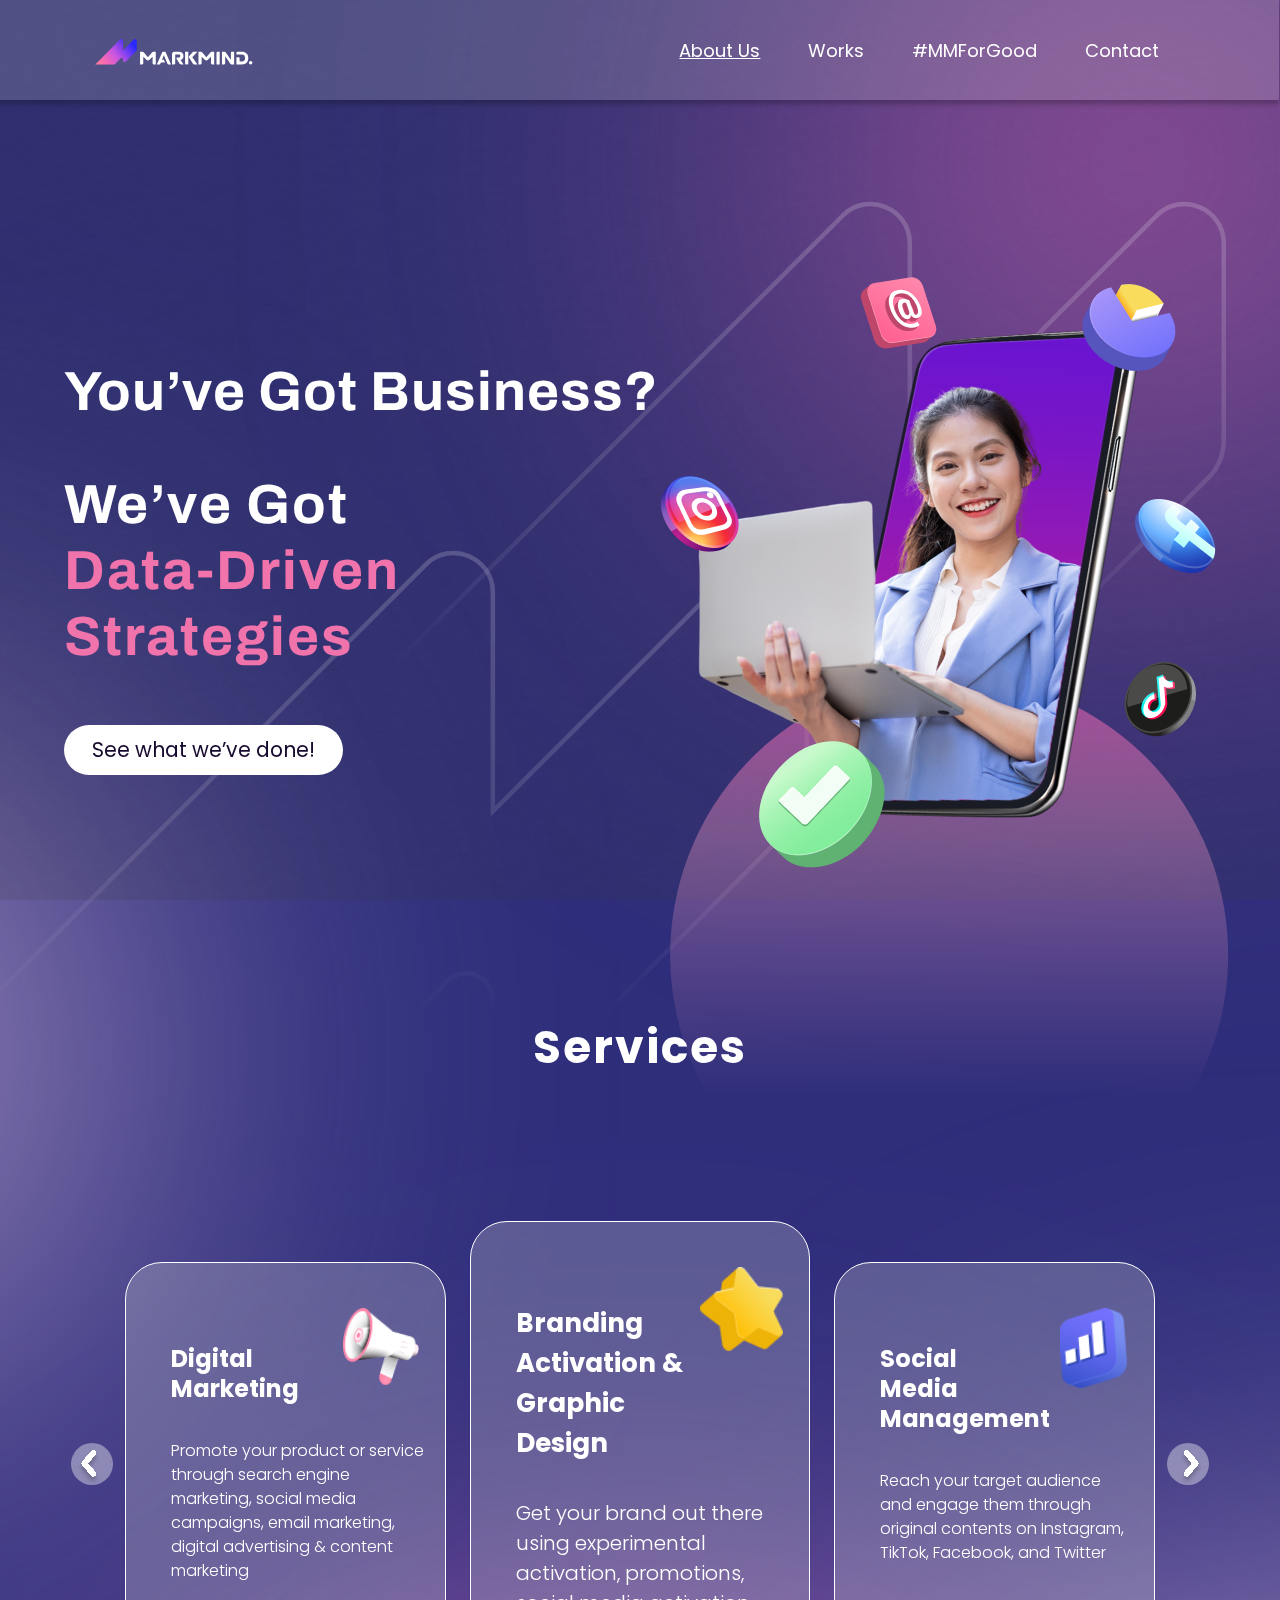
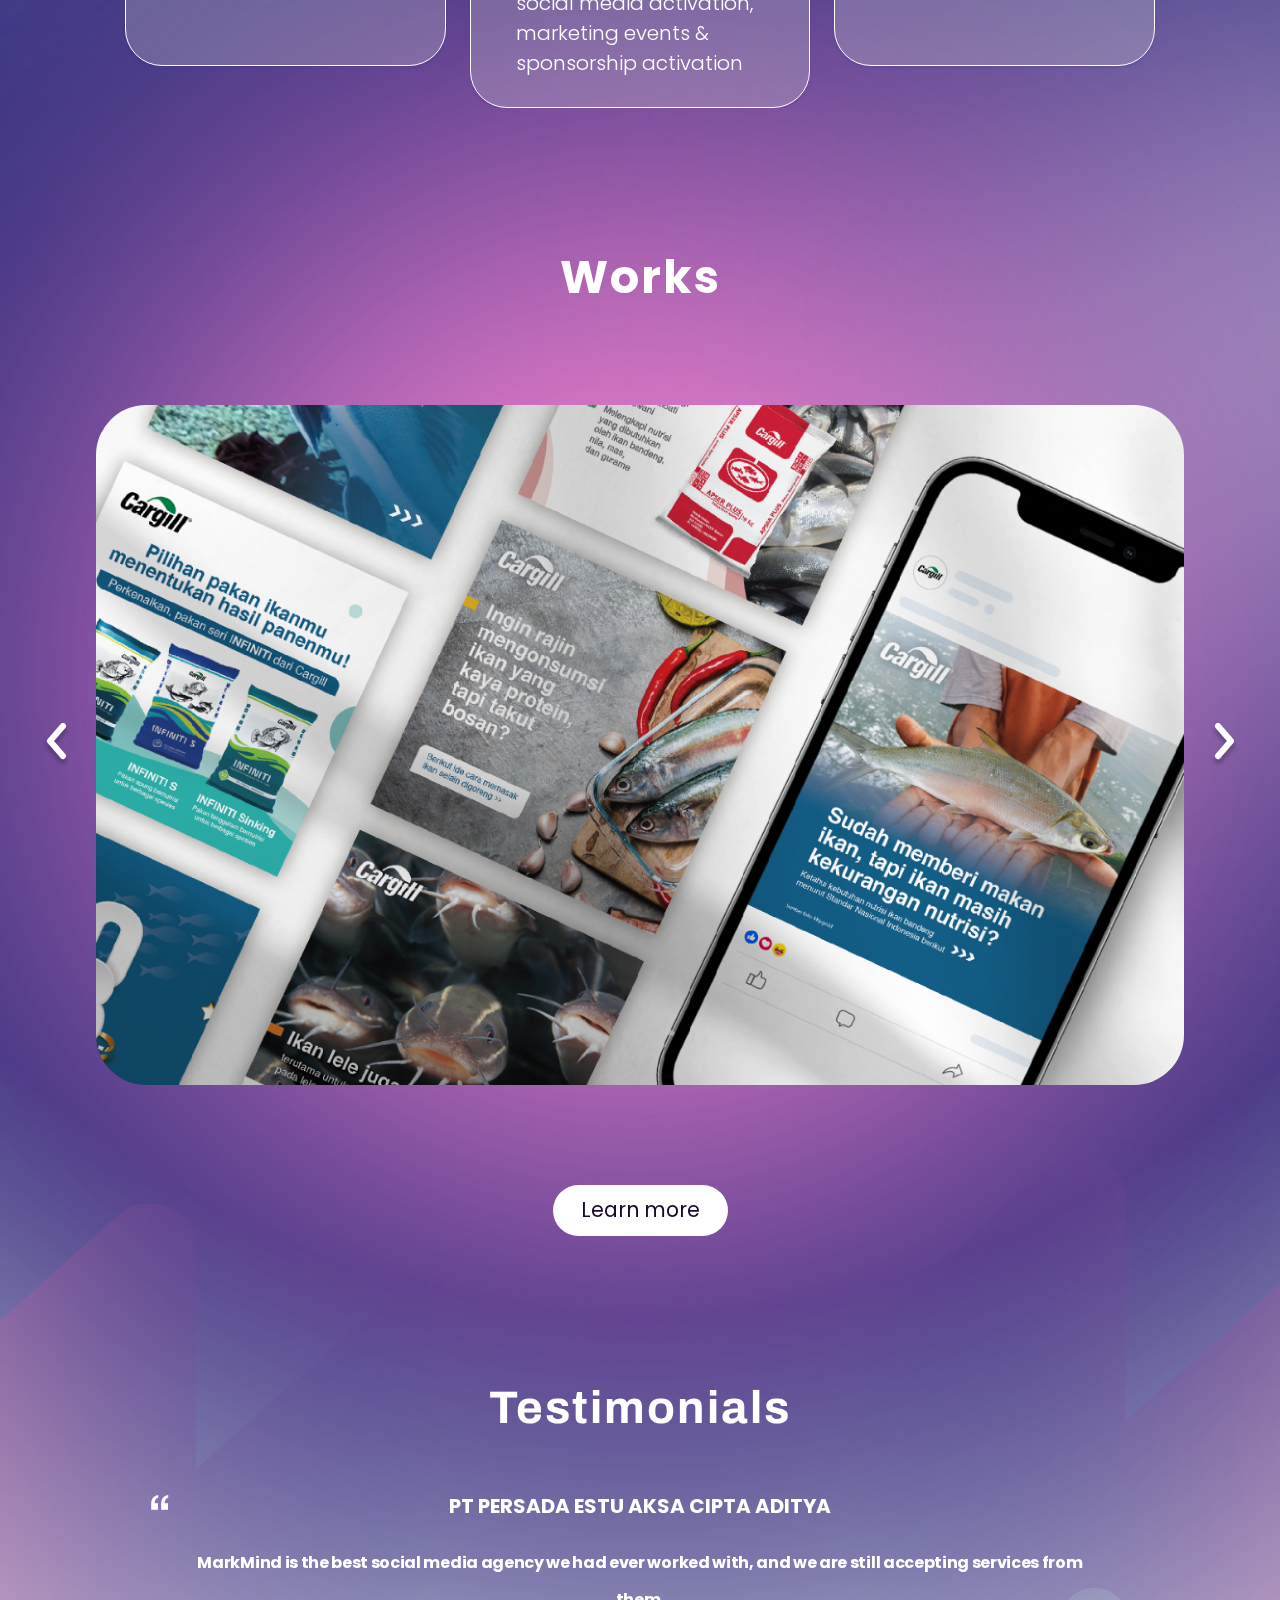
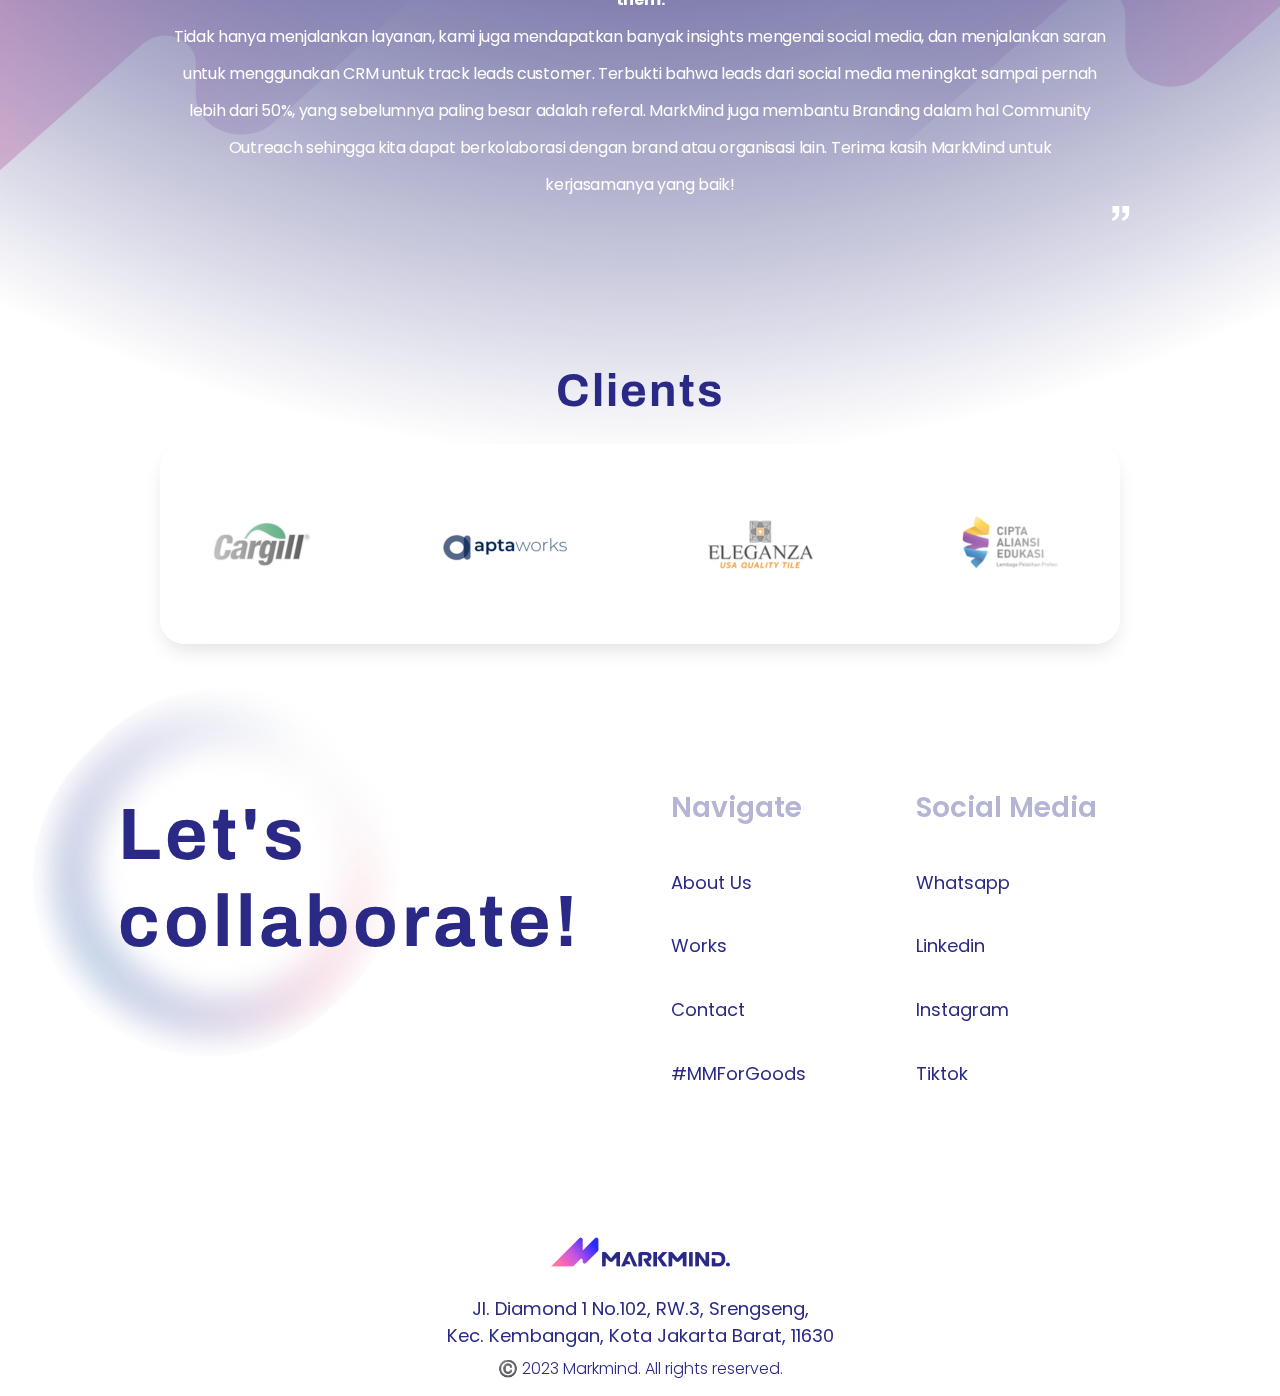
==== index.html @ 30f50bf9 "initial commit" ====
<!DOCTYPE html>
<html lang="en">

<head>
  <meta charset="utf-8" />
  <meta name="viewport" content="width=device-width, initial-scale=1" />
  <title>Markmind</title>
  <link href="https://cdn.jsdelivr.net/npm/bootstrap@5.3.0-alpha2/dist/css/bootstrap.min.css" rel="stylesheet" />
  <link href='https://fonts.googleapis.com/css?family=Archivo' rel='stylesheet'>
  <link href='https://fonts.googleapis.com/css?family=Poppins' rel='stylesheet'>
  <link rel="stylesheet" href="css/background.css">
  <link rel="stylesheet" href="css/carousel.css">
  <link rel="stylesheet" href="css/main.css">
  <link rel="stylesheet" href="css/homepage.css">
</head>

<body>
  <button class="navbar-toggler mobile" type="button" aria-expanded="false" id="navbar-toggler" id="navbar-toggler">
    <span class="navbar-toggler-icon"></span>
  </button>
  <span class="navbar-toggler-icon bg-navbar-icon mobile"></span>
  <div class="blur-nav mobile" id="blurNavbar">
    <div class="blur-nav-items">
      <ul class="navbar-nav ms-auto mb-2 mb-lg-0">
        <li class="nav-item">
          <a class="nav-link" href="./index.html"><u>About Us</u></a>
        </li>
        <li class="nav-item">
          <a class="nav-link" href="./works.html">Works</a>
        </li>
        <li class="nav-item">
          <a class="nav-link" href="./mmforgood.html">#MMForGood</a>
        </li>
        <li class="nav-item">
          <a class="nav-link" href="./contactus.html">Contact</a>
        </li>
      </ul>
    </div>
  </div>
  <nav class="navbar navbar-expand-lg bg-navbar pt-3  header">
    <div class="container">
      <a class="navbar-brand" href="./index.html"><img src="assets/title.svg" alt="Markmind" /></a>
      <div class="collapse navbar-collapse" id="navbarSupportedContent">
        <ul class="navbar-nav ms-auto mb-2 mb-lg-0">
          <li class="nav-item">
            <a class="nav-link" href="./index.html"><u>About Us</u></a>
          </li>
          <li class="nav-item">
            <a class="nav-link" href="./works.html">Works</a>
          </li>
          <li class="nav-item">
            <a class="nav-link" href="./mmforgood.html">#MMForGood</a>
          </li>
          <li class="nav-item">
            <a class="nav-link" href="./contactus.html">Contact</a>
          </li>
        </ul>
      </div>
    </div>
  </nav>
  <div class="background main-bg" id="homepage-bg">
    <div class="main-bg" id="elipse1"></div>
    <div class="main-bg" id="elipse2"></div>
    <div class="main-bg" id="elipse3"></div>
    <div class="main-bg" id="elipse4"></div>
    <div class="main-bg" id="elipse5"></div>
    <div class="main-bg" id="elipse6"></div>
    <div class="main-bg" id="grain"><img src="./assets/grain-bg.png" alt=""></div>
  </div>
  <div class="blnkspace"></div>
  <div class="container-1">
    <img id="mmlogo1" src="./assets/mm-logo.svg" alt="">
    <img id="mmlogo2" src="./assets/mm-logo.svg" alt="">
    <div class="container-1-content">
      <div class="container-1-left">
        <h1 id="gotBusiness">You’ve Got Business?</h1>
        <h1 id="weGot">We’ve Got</h1>
        <h1 id="content-1">Marketing Minds!</h1>
        <a class="works-btn poppins" href="./works.html"><button>See what we’ve done!</button></a>
      </div>
      <div class="container-1-right">
        <img src="./assets/homepage_1.png" alt="">
        <div id="circle-1"></div>
      </div>
    </div>
  </div>
  <div class="container-2">
    <div class="container-2-content poppins">
      <h1>Services</h1>
      <div class="container-2-services">
        <button class="nav-btn" id="prev-btn"></button>
        <div class="container-2-cards">
          <div id="card1" class="card left">
            <img src="./assets/homepagecontent_1.png" alt="">
            <h2>Digital <br>Marketing</h2>
            <p>Promote your product or service through search
              engine marketing, social media campaigns, email marketing, digital advertising & content marketing</p>
          </div>
          <div id="card2" class="card active">
            <img src="./assets/homepagecontent_2.png" alt="">
            <h2>Branding <br>Activation & <br>Graphic Design</h2>
            <p>Get your brand out there using experimental activation, promotions, social media activation, marketing
              events & sponsorship activation</p>
          </div>
          <div id="card3" class="card right">
            <img src="./assets/homepagecontent_3.png" alt="">
            <h2>Social <br>Media <br>Management</h2>
            <p>Reach your target audience and engage them through original contents on Instagram, TikTok, Facebook, and
              Twitter</p>
          </div>
          <div id="card4" class="card">
            <img src="./assets/homepagecontent_4.png" alt="">
            <h2>Influencer <br>& KOL <br>Management</h2>
            <p>From influencer outreach to content creation, connect with the right representatives for your marketing
              campaign</p>
          </div>
          <div id="card5" class="card">
            <img src="./assets/homepagecontent_5.png" alt="">
            <h2>Photo & Video <br>Production</h2>
            <p>Get your message across with outstanding visuals that separate your brand apart from its competitors</p>
          </div>
          <div id="card6" class="card">
            <img src="./assets/homepagecontent_6.png" alt="">
            <h2>Website <br>Design & <br>Development</h2>
            <p>Promote your business 24/7 with optimized UI/UX design and SEO principles that are consistent with your
              brand identity</p>
          </div>
        </div>
        <button class="nav-btn" id="next-btn"></button>
      </div>
      <div class="nav-btn">
      </div>
    </div>
  </div>
  <div class="container-3">
    <div class="container-3-content poppins">
      <h1>Works</h1>
      <div class="container-3-works">
        <button class="nav-btn v-nav" id="v-prev-btn"></button>
        <img id="works-img" src="./assets/workcontent_3.1.png" alt="">
        <img id="works-img" src="./assets/workcontent_2.1.png" alt="" class="mobile">
        <img id="works-img" src="./assets/workcontent_5.1.png" alt="" class="mobile">
        <button class="nav-btn v-nav" id="v-next-btn"></button>
      </div>
      <a class="works-btn poppins" href="./works.html"><button id="learn-more">Learn more</button></a>
    </div>
  </div>
  <div class="container-4">
    <div class="d-flex flex-column align-items-center">
      <h1>Testimonials</h1>
      <div class="d-flex align-items-center justify-content-center">
        <button class="nav-btn" id="prev-btn"></button>
        <div class="d-flex flex-column align-items-center text-center container-4-testi poppins">
          <div class="quotation-mark archivo" id="q-left">“</div>
          <div class="quotation-mark archivo" id="q-right">”</div>
          <h2>PT PERSADA ESTU AKSA CIPTA ADITYA</h2>
          <p><b>MarkMind is the best social media agency we had ever worked with, and we are still accepting services
              from
              them.</b><br>
            Tidak hanya menjalankan layanan, kami juga mendapatkan banyak insights mengenai social media, dan
            menjalankan saran untuk menggunakan CRM untuk track leads customer. Terbukti bahwa leads dari social
            media
            meningkat sampai pernah lebih dari 50%, yang sebelumnya paling besar adalah referal. MarkMind juga
            membantu
            Branding dalam hal Community Outreach sehingga kita dapat berkolaborasi dengan brand atau organisasi
            lain.
            Terima kasih MarkMind untuk kerjasamanya yang baik!</p>
        </div>
        <button class="nav-btn" id="next-btn"></button>
      </div>
    </div>
  </div>
  <div class="container-5 desktop">
    <div class="container-5-content">
      <h1>Clients</h1>
      <div class="slider">
        <div class="slide-track">
          <div class="slide">
            <img draggable="false" src="./assets/cargill.png" alt="">
          </div>
          <div class="slide">
            <img draggable="false" src="./assets/apta.png" alt="">
          </div>
          <div class="slide">
            <img draggable="false" src="./assets/eleganza.png" alt="">
          </div>
          <div class="slide">
            <img draggable="false" src="./assets/cae.png" alt="">
          </div>
          <div class="slide">
            <img draggable="false" src="./assets/fpci.png" alt="">
          </div>
          <div class="slide">
            <img draggable="false" src="./assets/bentara.png" alt="">
          </div>
          <div class="slide">
            <img draggable="false" src="./assets/caep.png" alt="">
          </div>
          <div class="slide">
            <img draggable="false" src="./assets/boxbread.png" alt="">
          </div>
          <div class="slide">
            <img draggable="false" src="./assets/dabao.png" alt="">
          </div>
          <div class="slide">
            <img draggable="false" src="./assets/shining star.png" alt="">
          </div>
          <div class="slide">
            <img draggable="false" src="./assets/imhvc.png" alt="">
          </div>
          <div class="slide">
            <img draggable="false" src="./assets/peace.png" alt="">
          </div>
          <div class="slide">
            <img draggable="false" src="./assets/kenmaster.png" alt="">
          </div>
          <div class="slide">
            <img draggable="false" src="./assets/tsc.png" alt="">
          </div>
          <div class="slide">
            <img draggable="false" src="./assets/yipabk.png" alt="">
          </div>
          <div class="slide">
            <img draggable="false" src="./assets/cargill.png" alt="">
          </div>
          <div class="slide">
            <img draggable="false" src="./assets/apta.png" alt="">
          </div>
          <div class="slide">
            <img draggable="false" src="./assets/eleganza.png" alt="">
          </div>
          <div class="slide">
            <img draggable="false" src="./assets/cae.png" alt="">
          </div>
          <div class="slide">
            <img draggable="false" src="./assets/fpci.png" alt="">
          </div>
          <div class="slide">
            <img draggable="false" src="./assets/bentara.png" alt="">
          </div>
          <div class="slide">
            <img draggable="false" src="./assets/caep.png" alt="">
          </div>
          <div class="slide">
            <img draggable="false" src="./assets/boxbread.png" alt="">
          </div>
          <div class="slide">
            <img draggable="false" src="./assets/dabao.png" alt="">
          </div>
          <div class="slide">
            <img draggable="false" src="./assets/shining star.png" alt="">
          </div>
          <div class="slide">
            <img draggable="false" src="./assets/imhvc.png" alt="">
          </div>
          <div class="slide">
            <img draggable="false" src="./assets/peace.png" alt="">
          </div>
          <div class="slide">
            <img draggable="false" src="./assets/kenmaster.png" alt="">
          </div>
          <div class="slide">
            <img draggable="false" src="./assets/tsc.png" alt="">
          </div>
          <div class="slide">
            <img draggable="false" src="./assets/yipabk.png" alt="">
          </div>
        </div>
      </div>
    </div>
  </div>
  <div id="footer">
    <div class="main-bg" id="bgfooter"></div>

    <img id="wave-svg" src="./assets/mmforgoodsvg_4.svg" alt="">
    <img draggable="false" id="footer-circle" src="./assets/footer-circle.png" alt="">
    <div id="footer-top">
      <h1>Let's collaborate!</h1>
      <div id="footer-top-right">
        <div class="footer-top-right">
          <h4>Navigate</h4>
          <a href="./index.html">About Us</a>
          <a href="./works.html">Works</a>
          <a href="./contactus.html">Contact</a>
          <a href="./mmforgood.html">#MMForGoods</a>

        </div>
        <div class="footer-top-right">
          <h4>Social Media</h4>
          <a
            href="https://api.whatsapp.com/send?phone=6281908678811&text=Halo%20MarkMind.%20Boleh%20bertanya%20mengenai%20layanan">Whatsapp</a>
          <a href="https://www.linkedin.com/company/markmindindonesia/">Linkedin</a>
          <a href="https://www.instagram.com/markmind.id/">Instagram</a>
          <a href="https://www.tiktok.com/@markmind.id">Tiktok</a>
        </div>
      </div>
    </div>
    <br>
    <div id="linebreak"></div>
    <br>
    <div id="footer-bot">
      <img src="assets/footer-title.png" alt="">
      <h3>Jl. Diamond 1 No.102, RW.3, Srengseng,<br>Kec. Kembangan, Kota Jakarta Barat, 11630</h3>
      <p>©️ 2023 Markmind. All rights reserved.</p>
    </div>
  </div>

  <script src="https://cdn.jsdelivr.net/npm/bootstrap@5.3.0-alpha2/dist/js/bootstrap.bundle.min.js"></script>
  <script src="./js/main.js"></script>
  <script src="./js/homepage.js"></script>
</body>

</html>
---- css/background.css ----
body {
    background-color: #2E2E7B;

}

.background {
    width: 100%;
    /* height: 1920px; */
    /* background-color: #2E2E7B; */
    position: absolute;
    overflow: hidden;
    z-index: -2;
}

#grain img {
    width: 100vw;
    height: 100vh;
    position: fixed;
    top: 0;
}

/* #grain img {
    width: 100%;
} */

#bgfooter {
    z-index: -2;
}

@media (min-width: 992px) {

    #bgfooter {
        position: absolute;
        width: 139%;
        height: 3335px;
        left: -19%;
        bottom: 0;
        background: radial-gradient(173.13% 109.48% at 49.87% -9.48%, rgba(46, 46, 123, 0) 33.85%, #FFFFFF 54.17%);
        /* filter: blur(149.5px); */
    }

    /* main-bg */
    .main-bg#elipse1 {
        position: absolute;
        width: 667px;
        height: 667px;
        right: -195px;
        top: -171px;
        border-radius: 50%;

        background: #CD62BC;
        filter: blur(259.5px);
    }

    .main-bg#elipse2 {
        position: absolute;
        width: 547px;
        height: 547px;
        left: -499px;
        top: 780px;
        border-radius: 50%;

        background: #FCD9F6;
        filter: blur(259.5px);
    }

    .main-bg#elipse3 {
        position: absolute;
        width: 547px;
        height: 547px;
        right: -371px;
        top: 1641px;
        border-radius: 50%;

        background: #FCD9F6;
        filter: blur(259.5px);
    }

    .main-bg#elipse4 {
        position: absolute;
        width: 1078.89px;
        height: 1078.89px;
        left: calc(50% - 1078.89px/2 - 3.06px);
        top: 1493.88px;
        z-index: -2;
        border-radius: 50%;

        background: #FE85D5;
        filter: blur(259.5px);
        transform: rotate(-89.71deg);
    }

    /* mmforgood-bg */
    .mmforgood-bg {
        height: 1900px;
    }

    .mmforgood-bg#elipse5 {
        position: absolute;
        width: 995px;
        height: 995px;
        left: -417px;
        top: 620px;
        border-radius: 50%;
        background: #F385B6;
        filter: blur(225px);
        min-width: none;
    }

    /* works-bg */
    .works-bg {
        height: 5086px;
    }

    .works-bg#elipse1 {
        position: absolute;
        width: 994.76px;
        height: 994.76px;
        right: -570.7px;
        top: 1052.88px;

        background: #F385B6;
        filter: blur(296.571px);
    }

    .works-bg#elipse5 {
        position: absolute;
        width: 911.83px;
        height: 911.83px;
        left: -274.4px;
        top: 1908.2px;

        background: #F385B6;
        filter: blur(296.571px);
        transform: rotate(-165deg);
    }

    .works-bg#elipse6 {
        position: absolute;
        width: 504px;
        height: 504px;
        right: -252px;
        top: 2010px;

        background: #E2E2E2;
        filter: blur(167.5px);
    }

    .works-bg#bgfooter {
        height: 2073px;
    }

}

/* For screens narrower than 768px (mobile) */
@media (max-width: 992px) {

    /* .background {
        height: 600vw;
        max-height: 2500px;
    } */

    #elipse1 {
        position: absolute;
        width: 256px;
        height: 256px;
        right: -104px;
        top: 176px;

        background: #D362A9;
        filter: blur(115px);
    }

    #elipse2 {
        position: absolute;
        width: 256px;
        height: 256px;
        left: -97px;
        top: 621px;

        background: #D362A9;
        filter: blur(115px);
    }

    #elipse3 {
        position: absolute;
        width: 425px;
        height: 271px;
        right: -66px;
        top: 331px;
        z-index: 1;

        background: #2E2E7B;
        filter: blur(60px);
    }

    #elipse4 {
        position: absolute;
        width: 256px;
        height: 256px;
        right: -178px;
        top: 602px;

        background: rgba(122, 122, 193, 0.8);
        filter: blur(115px);
    }

    #elipse5 {
        position: absolute;
        width: 256px;
        height: 256px;
        right: -123px;
        top: 1033px;

        background: #D362A9;
        filter: blur(115px);
    }

    #elipse6 {
        position: absolute;
        width: 256px;
        height: 256px;
        left: -158px;
        top: 1112px;

        background: #7A7AC1;
        filter: blur(115px);
    }

    #bgfooter {
        position: absolute;
        width: 140vw;
        left: -15%;
        height: 878px;
        bottom: 0;
        background: radial-gradient(173.13% 109.48% at 49.87% -9.48%, rgba(48, 42, 142, 0) 43.75%, #E0E0E0 60.42%, #FFF 67.71%);
        /* filter: blur(20px); */
    }
}
---- css/carousel.css ----
@keyframes scroll {
    0% {
        transform: translateX(0);
    }

    100% {
        transform: translateX(calc(-250px * 15));
    }
}

.slider {
    background: white;
    box-shadow: 0 10px 20px -5px rgba(0, 0, 0, .125);
    height: 200px;
    margin: auto;
    overflow: hidden;
    position: relative;
    width: 960px;
    border-radius: 25px;
}

.slider::before,
.slider::after {
    background: linear-gradient(to right, rgba(255, 255, 255, 1) 0%, rgba(255, 255, 255, 0) 100%);
    content: "";
    height: 200px;
    position: absolute;
    width: 200px;
    z-index: 2;
}

.slider::after {
    right: 0;
    top: 0;
    transform: rotateZ(180deg);
}

.slider::before {
    left: 0;
    top: 0;
}

.slider .slide-track {
    animation: scroll 15s linear infinite;
    display: flex;
    width: calc(250px * 30);
}

.slider .slide-track:hover {
    animation-play-state: paused;
}

.slide img:hover {
    width: 275px;
    transform: translate(-40px, -40px);
}

.slider .slide {
    height: 200px;
    width: 250px;
}
---- css/main.css ----
body {
    font-family: "Archivo" !important;
}

.poppins {
    font-family: "Poppins" !important;
}

.archivo {
    font-family: "Archivo" !important;
}

.w-700 {
    font-weight: 700;
}

.bg-mm img {
    width: 100%;
    position: fixed;
    z-index: -1;
}

.header {
    background: rgba(217, 217, 217, 0.2);
}

#navbarSupportedContent {
    font-size: 18px;
}

.nav-item {
    margin: 0 16px;
}

.navbar-nav {
    font-family: "Poppins" !important;
    --bs-nav-link-color: #fff;
    color: white;
}

.navbar-branc img {
    height: 32px;
}

#linebreak {
    background-color: white;
    min-height: 2px;
}

#footer {
    /* background-color: white; */
    position: relative;
    display: flex;
    flex-direction: column;
    width: 100%;
    overflow-x: clip;
}

#footer-top {
    min-height: 250px;
    width: 100%;
    display: flex;
    position: relative;
    margin: 17px 0 118px;
}

#footer-bot {
    display: flex;
    flex-direction: column;
    align-items: center;
    width: 100%;
    line-height: 8px;
    color: #2a2a86;
    font-size: 25px;
}

#footer-bot img {
    width: 187px;
}

#footer-bot h3 {
    font-style: normal;
    font-weight: 400;
    font-size: 18.2857px;
    line-height: 27px;
    text-align: center;
}

#footer-bot p {
    font-family: 'Poppins';
    font-style: normal;
    font-weight: 300;
    font-size: 16px;
    line-height: 23px;

    text-align: center;
}



#footer-top h1 {
    color: #2a2a86;
    font-size: 73px;
    font-weight: 700;
    position: absolute;
    left: 117.71px;
    width: 140px;
    letter-spacing: 4px;
}

#footer-top-right {
    display: flex;
    justify-content: space-between;
    width: 428px;
    position: absolute;
    right: 181px;
}

.footer-top-right {
    display: flex;
    flex-direction: column;
    align-items: flex-start;
    gap: 36.57px;
    width: 183px;
    height: 295.29px;
    right: 574.71px;
    font-family: "Poppins" !important;
}

.footer-top-right a {
    text-decoration: none;
    color: #2a2a86;
    font-size: 18px;
}

.footer-top-right h4 {
    color: #2a2a86;
    opacity: 35%;
    font-size: 28px;
    font-weight: 600;
}

#footer-bot h3 {
    font-family: "Poppins" !important;
}

#wave-svg {
    position: absolute;
    width: 100vw;
    /* top: -250px; */
    z-index: -2;
}

#footer-circle {
    position: absolute;
}

.works-btn {
    width: fit-content
}

.works-btn button {
    background: #FFFFFF;
    border-radius: 52.5714px;
    border: 0;
    padding: 10px 28px;
    color: #190A2F;
    font-size: 20.5px;
}

#submit-btn:hover {
    background: transparent;
    border: 2px solid #2A2A86;
    color: #2A2A86;
}


.works-btn>button:hover {
    background: transparent;
    border: 2px solid white;
    color: white;
}

/* ---------------------------------------------------------------------------------------------------------------------------------------------------------------------- */
/* ---------------------------------------------------------------------------------------------------------------------------------------------------------------------- */
/* ---------------------------------------------------------------------------------------------------------------------------------------------------------------------- */
/* ---------------------------------------------------------------------------------------------------------------------------------------------------------------------- */

/* For screens wider than 992px (desktop) */
@media (min-width: 992px) {

    /* Add your desktop styles here */
    .bg-mm img {
        /* width: 100%; */
        position: absolute;
        z-index: -1;
    }

    .header {
        display: flex;
        flex-direction: row;
        justify-content: center;
        align-items: center;
        padding: 15px 84px;
        gap: 503px;

        position: absolute;
        width: 100%;
        height: 100px;
        left: -0.57px;
        top: 0px;
        box-shadow: 0px 4px 5px rgba(0, 0, 0, 0.25);
    }

    .blnkspace {
        min-height: 120px;
    }

    #wave-svg {
        height: 920px;
    }

    #footer-circle {
        width: 370px;
        top: -87px;
        left: 32px;
    }

    .mobile {
        display: none;
    }
}

/* ---------------------------------------------------------------------------------------------------------------------------------------------------------------------- */
/* ---------------------------------------------------------------------------------------------------------------------------------------------------------------------- */
/* ---------------------------------------------------------------------------------------------------------------------------------------------------------------------- */
/* ---------------------------------------------------------------------------------------------------------------------------------------------------------------------- */

/* For screens narrower than 768px (mobile) */
@media (max-width: 992px) {

    .navbar>.container {
        align-items: flex-end;
    }

    .navbar-brand {
        padding: 0;
    }

    .navbar-toggler {
        height: 21px;
    }

    .navbar-toggler-icon {
        height: 21px;
        width: 26px;
    }

    .bg-transparent {
        background-color: #c00000;
        opacity: 100%;
    }

    .header {
        padding: 25px;
        box-shadow: 0px 4px 5px rgba(0, 0, 0, 0.25);
        position: absolute;
        width: 100%;
        z-index: 3;
    }

    .blnkspace {
        min-height: 100px;
    }

    .navbar-toggler {
        border: var(--bs-border-width) solid rgb(207 57 57 / 0%);
        padding: 0;
        margin: 0;
    }

    .navbar-toggler-icon {
        background-image: url("../assets/navbar-toggler-icon.svg");
    }

    .navbar-collapse {
        margin-top: 15px
    }

    .navbar-toggler:focus {
        box-shadow: none;
    }

    .web {
        display: none;
        height: 0;
    }

    #footer {
        /* background: white; */
        display: flex;
        flex-direction: column;
    }

    #footer-top {
        width: 100%;
        display: flex;
        position: relative;
        margin: 28px 0 157px;
        min-height: 0;
    }

    #footer-top h1 {
        color: #2a2a86;
        font-size: 18px;
        font-weight: 700;
        position: absolute;
        left: 31.78px;
        width: 110px;
        letter-spacing: 1px;
    }

    #footer-top-right {
        display: flex;
        justify-content: space-between;
        width: 222px;
        position: absolute;
        right: 0;
    }

    .footer-top-right h4 {
        color: #2a2a86;
        opacity: 35%;
        font-size: 17px;
        font-weight: 600;
    }

    .footer-top-right a {
        text-decoration: none;
        color: #2a2a86;
        font-size: 12px;
    }

    .footer-top-right {
        display: flex;
        flex-direction: column;
        align-items: flex-start;
        gap: 7.57px;
        width: 183px;
        height: 0;
        right: 574.71px;
    }

    #footer-bot img {
        width: 80.53px;
    }

    #footer-bot h3 {
        font-style: normal;
        font-weight: 400;
        font-size: 9px;
        line-height: 13px;
        text-align: center;
    }

    #footer-bot p {
        font-family: 'Poppins';
        font-style: normal;
        font-weight: 300;
        font-size: 9px;
        line-height: 23px;
        text-align: center;
    }

    #wave-svg {
        position: absolute;
        margin: 12px 0;
        width: 100%;
    }

    #footer-circle {
        width: 106px;
    }

    .blur-nav {
        position: fixed;
        width: 70vw;
        height: 100%;
        right: -70vw;
        z-index: 5;

        background: rgba(217, 217, 217, 0.3);
        box-shadow: -5px 3px 15px rgba(0, 0, 0, 0.2);
        backdrop-filter: blur(8px);

        animation-timing-function: ease-in-out;
        animation-duration: 0.5s;
        animation-fill-mode: forwards;


        /* display: none; */

    }

    .nav-hide {
        animation-name: nav-hide;
    }

    .nav-show {
        animation-name: nav-slide;
    }

    @keyframes nav-slide {
        from {
            right: -70vw;
        }

        to {
            right: 0;
            /* background-color: blue; */
        }
    }

    @keyframes nav-hide {
        from {
            right: 0;
        }

        to {
            right: -70vw;
            /* background-color: blue; */
        }
    }

    #blur-nav-toggler {
        right: 37px;
        top: 26px;
        position: fixed;
        animation-name: none;
    }

    .blur-nav-items {
        margin: 170px 0 0 50px;
    }

    .blur-nav a {
        font-size: 23px;
        text-shadow: 0.361111px 0.361111px 2.52778px rgba(0, 0, 0, 0.3);
    }

    #navbar-toggler,
    .bg-navbar-icon {
        position: absolute;
        right: 25px;
        top: 25px;
        z-index: 6;
    }

    #navbar-brand {
        position: absolute;
        left: 25px;
        top: 25px;
    }

    .bg-navbar-icon {
        z-index: 3;
    }

    #wave-svg {
        bottom: 370px;
    }

}
---- css/homepage.css ----
body {
    width: 100%;
    overflow-x: hidden;
}

h1 {
    color: white;
    letter-spacing: 2px;
    font-weight: 700;
}

.container-1 {
    display: flex;
    width: 100%;
    justify-content: center;
    position: relative;
    overflow-x: clip;
}

.container-1 h1 {
    color: white;
}

.container-1-content {
    display: flex;
    width: 80%;
    justify-content: space-between;
}

.container-1-left {
    display: flex;
    flex-direction: column;
    justify-content: center;
}

.container-1-left h1 {
    font-weight: 700;
}

#content-1 {
    color: #F173AB;
}

#mmlogo1,
#mmlogo2 {
    position: absolute;
    z-index: -1;
}

.container-2 {
    display: flex;
    width: 100%;
    justify-content: center;
}

.container-2-content {
    display: flex;
    flex-direction: column;
    align-items: center;
}

.container-2-content h1 {
    color: white;
    font-weight: 700;
    font-size: 45.71px;
}

.container-2-cards {
    position: relative;
    display: flex;
    align-items: center;
    overflow-x: hidden;
}

.container-2-services {
    display: flex;
    align-items: center;
}

.card {
    display: none;
    box-sizing: border-box;
    position: relative;
    color: white;
    font-family: "Poppins" !important;

    background: rgba(217, 217, 217, 0.26);
    border: 1px solid #FFFFFF;
    box-shadow: 0px 2px 2px rgba(42, 42, 134, 0.16);
    border-radius: 37px;
}

.card img {
    position: absolute;
    top: 45px;
    right: 26px;
}

.nav-btn {
    background-repeat: no-repeat;
    background: transparent;
    height: 42px;
    width: 42px;
    border: none;
}

#prev-btn {
    background-image: url("../assets/prev-btn.svg");
}

#next-btn {
    background-image: url("../assets/next-btn.svg");
}

/* .hide {
    display: none;
} */

#content-1 {
    transition: opacity 0.2s ease-in-out;
    opacity: 1;
}

#content-1.hide {
    opacity: 0;
}

.container-3 {
    display: flex;
    justify-content: center;
    margin-bottom: 145px;
}

.container-3 h1 {
    font-weight: 700;
}

.container-3-content {
    display: flex;
    flex-direction: column;
    align-items: center;
}

.container-3-works img {
    margin: 0 25px;
    border-radius: 50px;
}

#v-prev-btn {
    background-image: url("../assets/v-prev-btn.svg");
}

#v-next-btn {
    background-image: url("../assets/v-next-btn.svg");
}

.fade-out {
    opacity: 0;
}

.fade-in {
    transition: opacity 0.2s ease-in-out;
    opacity: 1;
}

.container-3-works {
    display: flex;
    align-items: center;
    justify-content: center;
    margin-bottom: 100px;
}

#works-img {
    transition: opacity 0.2s ease-in-out;
    opacity: 1;
    width: 85%;
}

#works-img.hide {
    transition: opacity 0.2s ease-in-out;
    opacity: 0;
}

.container-4 .nav-btn {
    display: block;
}

.container-4 h1 {
    color: white;
    font-weight: 700;

}

.container-4-testi {
    width: 250px;
    margin: 15px;
    color: white;
    position: relative;
}

.container-4-testi h2 {
    font-size: 14.3779px;
    font-weight: 700;
    line-height: 10px;
}

.container-4-testi p {
    font-size: 12.5806px;
    line-height: 14px;
    text-align: center;
}

.quotation-mark {
    position: absolute;
    font-size: xxx-large;
    font-weight: bold;
}

#q-left {
    left: -25px;
    top: 0;
}

#q-right {
    right: -25px;
    bottom: -40px;
}

.container-5 {
    display: flex;
    justify-content: center;
}

.container-5-content {
    display: flex;
    flex-direction: column;
    align-items: center;
}

.container-5-content h1 {
    color: #2A2A86;
}

.logos {
    display: flex;
    width: 600px;
    overflow-x: scroll;
    padding: 31px 0;
}

#wave-svg {
    bottom: 1062px;
    top: initial;
}

#footer {
    /* background-color: white; */
    position: relative
}

/* logo carousel */

ul {
    margin: 0;
    padding: 0;
    list-style: none;
}

.carousel {
    position: relative;
    overflow: auto;
}

.carousel__list img {
    margin: 0 8px;
    width: 200px;
}

.carousel__slider {
    position: relative;
    display: flex;
    width: 800px;
    height: 200px;
}

.carousel__list {
    position: absolute;
    /* width: 100%; */
    top: 50%;
    left: 0;
    transform: translateY(-50%);
    display: flex;
    align-items: center;
    justify-content: space-around;
}

.carousel__item {
    display: flex;
    align-items: center;
    justify-content: center;
    width: 100px;
    height: 100px;
    border: 2px solid #333;
    border-radius: 50px;
    box-sizing: border-box;
    background-color: rgba(255, 255, 255, 0.3);
    cursor: pointer;
}

.carousel__item:hover {
    transform: scale(1.1);
    font-size: 30px;
    background-color: rgba(255, 255, 255, 0.7);
}

/* waiting for another testimonials*/
.container-4 .nav-btn {
    display: none;
}

/* ---------------------------------------------------------------------------------------------------------------------------------------------------------------------- */
/* ---------------------------------------------------------------------------------------------------------------------------------------------------------------------- */
/* ---------------------------------------------------------------------------------------------------------------------------------------------------------------------- */
/* ---------------------------------------------------------------------------------------------------------------------------------------------------------------------- */
@media (min-width: 992px) {
    #bgfooter {
        background: radial-gradient(173.13% 109.48% at 49.87% 12.52%, rgba(46, 46, 123, 0) 33.85%, #FFFFFF 54.17%)
    }

    .main-bg#elipse4 {
        top: 1727px;
    }

    .mobile {
        display: none;
    }

    .background {
        height: 4122px;
    }

    .blnkspace {
        min-height: 200px;
    }

    h1 {
        font-weight: 700;
        font-size: 45.71px;
        margin-bottom: 25px;
    }

    .container-1 {
        margin-bottom: 183px;
    }

    #mmlogo1,
    #mmlogo2 {
        width: 950.86px;
        height: 578.31px;
    }

    #mmlogo1 {
        left: -141.29px;
        top: 350.14px;
    }

    #mmlogo2 {
        right: 53px;
        top: 1px;
    }


    .container-1-content {
        height: 637px;
        width: 1152px;
    }

    .container-1-left {
        margin-top: 75px;
    }

    .container-1-right {
        margin-top: 44px;
    }

    #gotBusiness {
        letter-spacing: 1px;
        line-height: 2;
    }

    #weGot {
        margin: 0;
    }

    .container-1-left h1 {
        font-size: 55px;
    }

    #content-1 {
        width: 411px;
        margin-bottom: 55px;
    }

    .container-1-right {
        position: relative;
    }

    #circle-1 {
        position: absolute;
        width: 558.16px;
        height: 558.16px;
        right: -12px;
        top: 432.14px;
        z-index: -1;
        border-radius: 50%;
        background: linear-gradient(271.3deg, rgba(230, 174, 199, 0) 24.39%, rgba(237, 152, 190, 0.2881) 59.09%, rgba(239, 147, 188, 0.38528) 72.48%, rgba(208, 96, 168, 0.67) 92.57%);
        transform: rotate(88.57deg);
    }

    .container-2-content h1 {
        margin-bottom: 146px;
    }

    .card {
        padding: 81px 45px;
        margin: 0 12px;
        height: 404px;
        width: 321px;
    }

    .card h2 {
        margin-bottom: 35px;
        font-size: 24px;
        line-height: 30px;
        font-weight: bold;
        width: 235px;
    }

    .card p {
        font-weight: 300;
        font-size: 16px;
        line-height: 24px;
        width: 253px;
    }

    .card img {
        height: 80px;
    }

    .active {
        width: 340px;
        height: 487px;
    }

    .active img {
        height: 84px;
    }

    .active h2 {
        width: 178px;
        font-size: 26px;
        line-height: 40px;
    }

    .active p {
        width: 248px;
        font-size: 20px;
        line-height: 30px;
    }

    .left,
    .active,
    .right {
        display: block;
    }

    .left {
        order: 1
    }

    .active {
        order: 2
    }

    .right {
        order: 3
    }

    .nav-btn {
        background-position: 50% 50%;
    }

    .v-nav {
        width: 30px;
        height: 43px;
    }

    .container-3 h1 {
        margin: 100px 0;
    }

    .container-4,
    .container-5 {
        margin-bottom: 130px;
    }

    .container-4-testi {
        width: 934px;
        margin: 15px;
    }

    .container-4-testi h2 {
        font-size: 20px;
        line-height: 60px;
    }

    .container-4-testi p {
        font-size: 16px;
        line-height: 37px;

        text-align: center;
        letter-spacing: -0.02em;
    }
}

/* ---------------------------------------------------------------------------------------------------------------------------------------------------------------------- */
/* ---------------------------------------------------------------------------------------------------------------------------------------------------------------------- */
/* ---------------------------------------------------------------------------------------------------------------------------------------------------------------------- */
/* ---------------------------------------------------------------------------------------------------------------------------------------------------------------------- */

/* For screens narrower than 768px (mobile) */
@media (max-width: 992px) {
    .background {
        height: 2100px;
        /* max-height: 400vh; */
    }

    .blnkspace {
        min-height: 100px;
    }

    .container-1 {
        margin-bottom: 55px;
    }

    .container-1-content {
        text-align: center;
        flex-direction: column-reverse;
        align-items: center;
    }

    #content-1 {
        line-height: 1.2;
        min-height: 70px;
    }

    #mmlogo1,
    #mmlogo2 {
        width: 300px;
        height: 182px;
    }

    #mmlogo1 {
        left: -141.29px;
        top: 285.14px;
    }

    #mmlogo2 {
        right: 1px;
        top: 6px;
    }

    .container-1-left {
        align-items: center;
    }

    .container-1-right {
        margin-bottom: 30px;
    }

    .container-1-right img {
        width: 300px;
    }

    .works-btn button {
        padding: 5px 32px;
        font-size: 16.5px;
    }

    .container-2 {
        margin-bottom: 55px;
    }

    .container-2 h1 {
        font-size: 24px;
        margin-bottom: 30px;
    }

    .card {
        display: block;
        min-height: 283px;
        min-width: 225px;
        margin-right: 30px;
        padding: 60px 25px 0;
    }

    .container-2-cards {
        width: 80vw;
        overflow: auto;
    }

    .nav-btn {
        background-repeat: no-repeat;
        width: 23px;
        height: 21px;
        background-size: contain;
    }

    .card h2 {
        font-size: 14px;
        font-weight: 500;
        line-height: 20px;
        font-weight: 700;
        width: 115px;
        margin-bottom: 25px;
    }

    .card p {
        font-weight: 300;
        font-size: 12px;
    }

    .card img {
        position: absolute;
        top: 20px;
        width: 45px;
        right: 20px;
    }

    .nav-btn {
        display: none;
    }

    .container-3 {
        margin-bottom: 60px;
    }

    .container-3 h1 {
        margin-bottom: 30px;
        font-size: 24px;
    }

    .container-3-works {
        justify-content: left;
    }

    .container-3-works {
        overflow: auto;
        margin: 0;
        margin-bottom: 29px;
        scroll-behavior: smooth;
        scroll-snap-type: x mandatory;
    }

    /* #learn-more {
        padding: 5px 32px;
    } */

    #works-img {
        width: 100%;
        border-radius: 0;
        margin: 0;
        margin-left: 24px;
        scroll-snap-align: center;
    }

    /* #works-img {
        margin-left: 0;
    } */

    .v-nav {
        width: 21px;
        background-position: 50% 0;
    }

    #wave-svg {
        bottom: 370px;
    }

    /* carousel logo */
    .carousel__slider {
        width: 100vw;

    }

    #homepage-bg {
        z-index: -3;
    }

    .container-4 {
        color: white;
        margin-bottom: 100px;
    }

    .desktop {
        display: none;
    }

    .container-4-testi {
        color: white;
    }

    .container-4-testi h2 {
        font-size: 10px;
    }

    .container-4-testi p {
        font-size: 9.5px;
    }

    .quotation-mark {
        color: white;
        font-size: x-large
    }

    #q-left {
        top: -15px;
    }

    #q-right {
        right: -15px;
        bottom: -5px;
    }
}
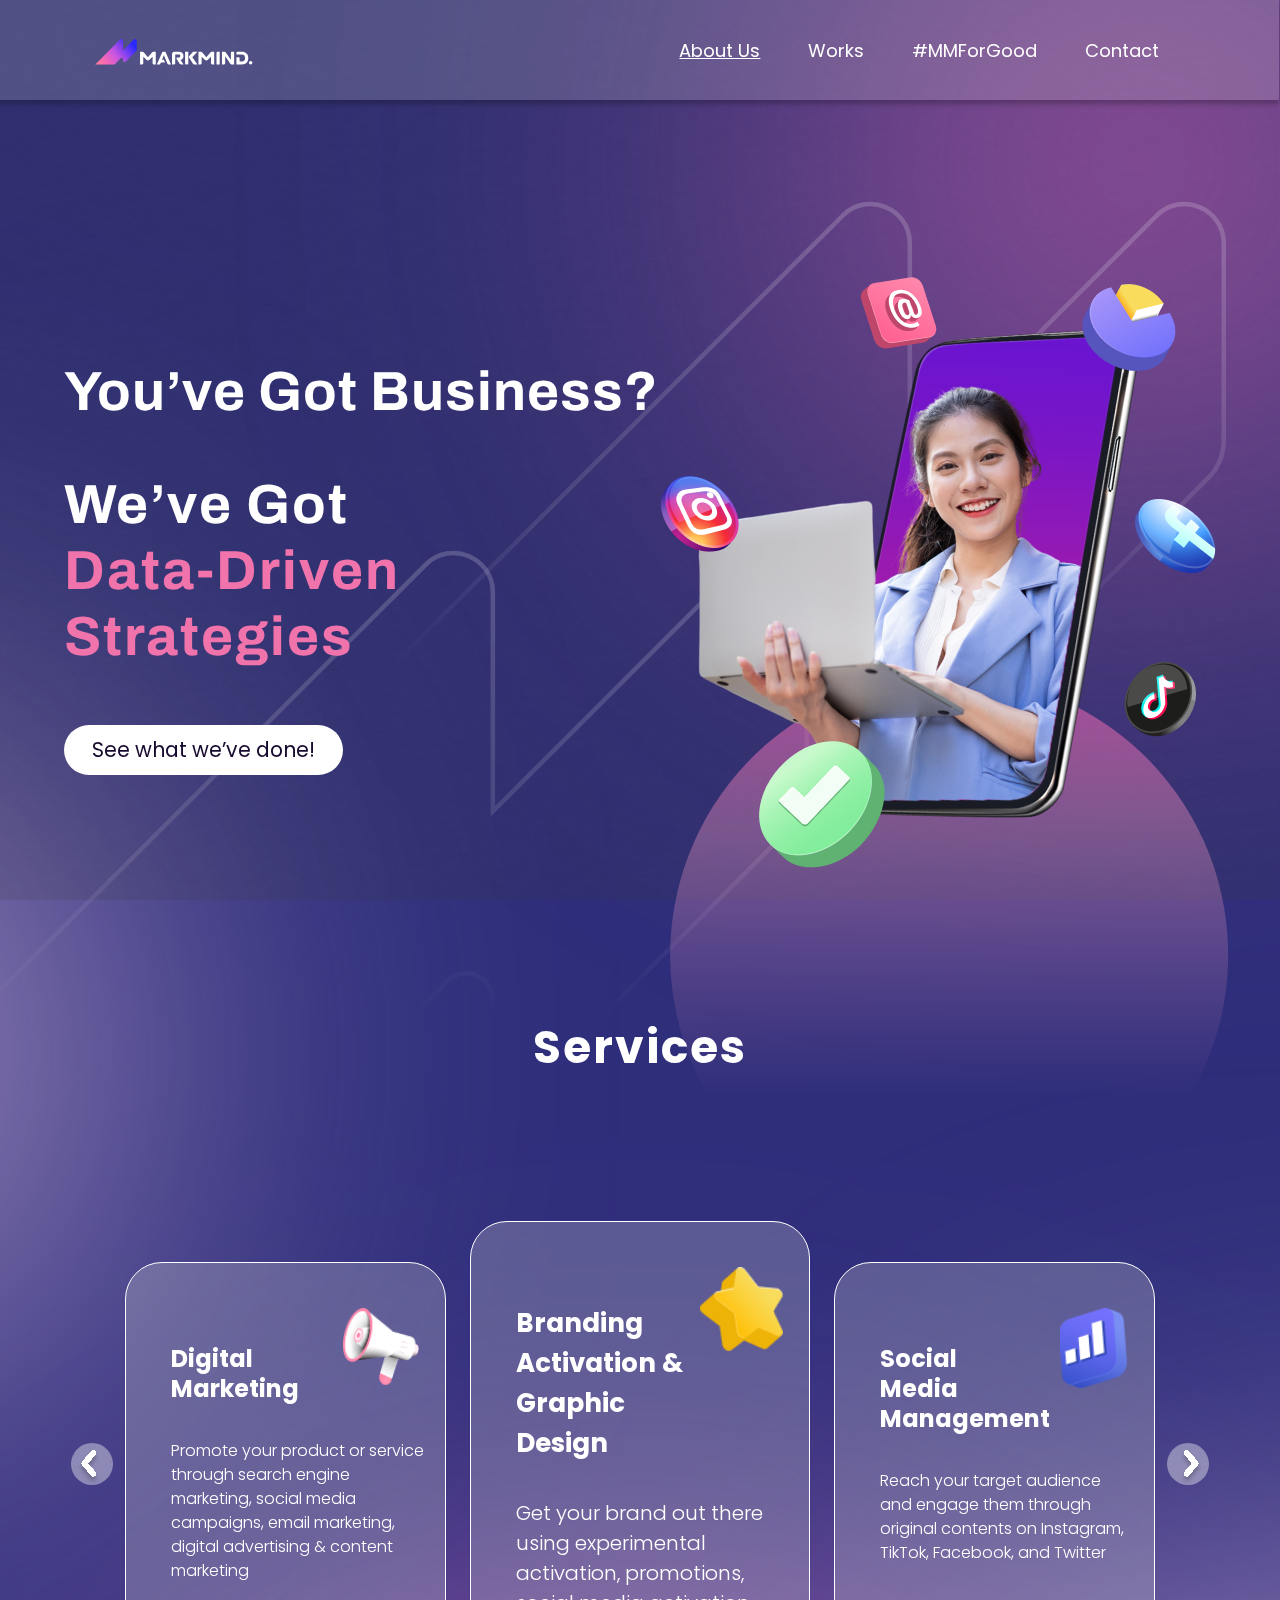
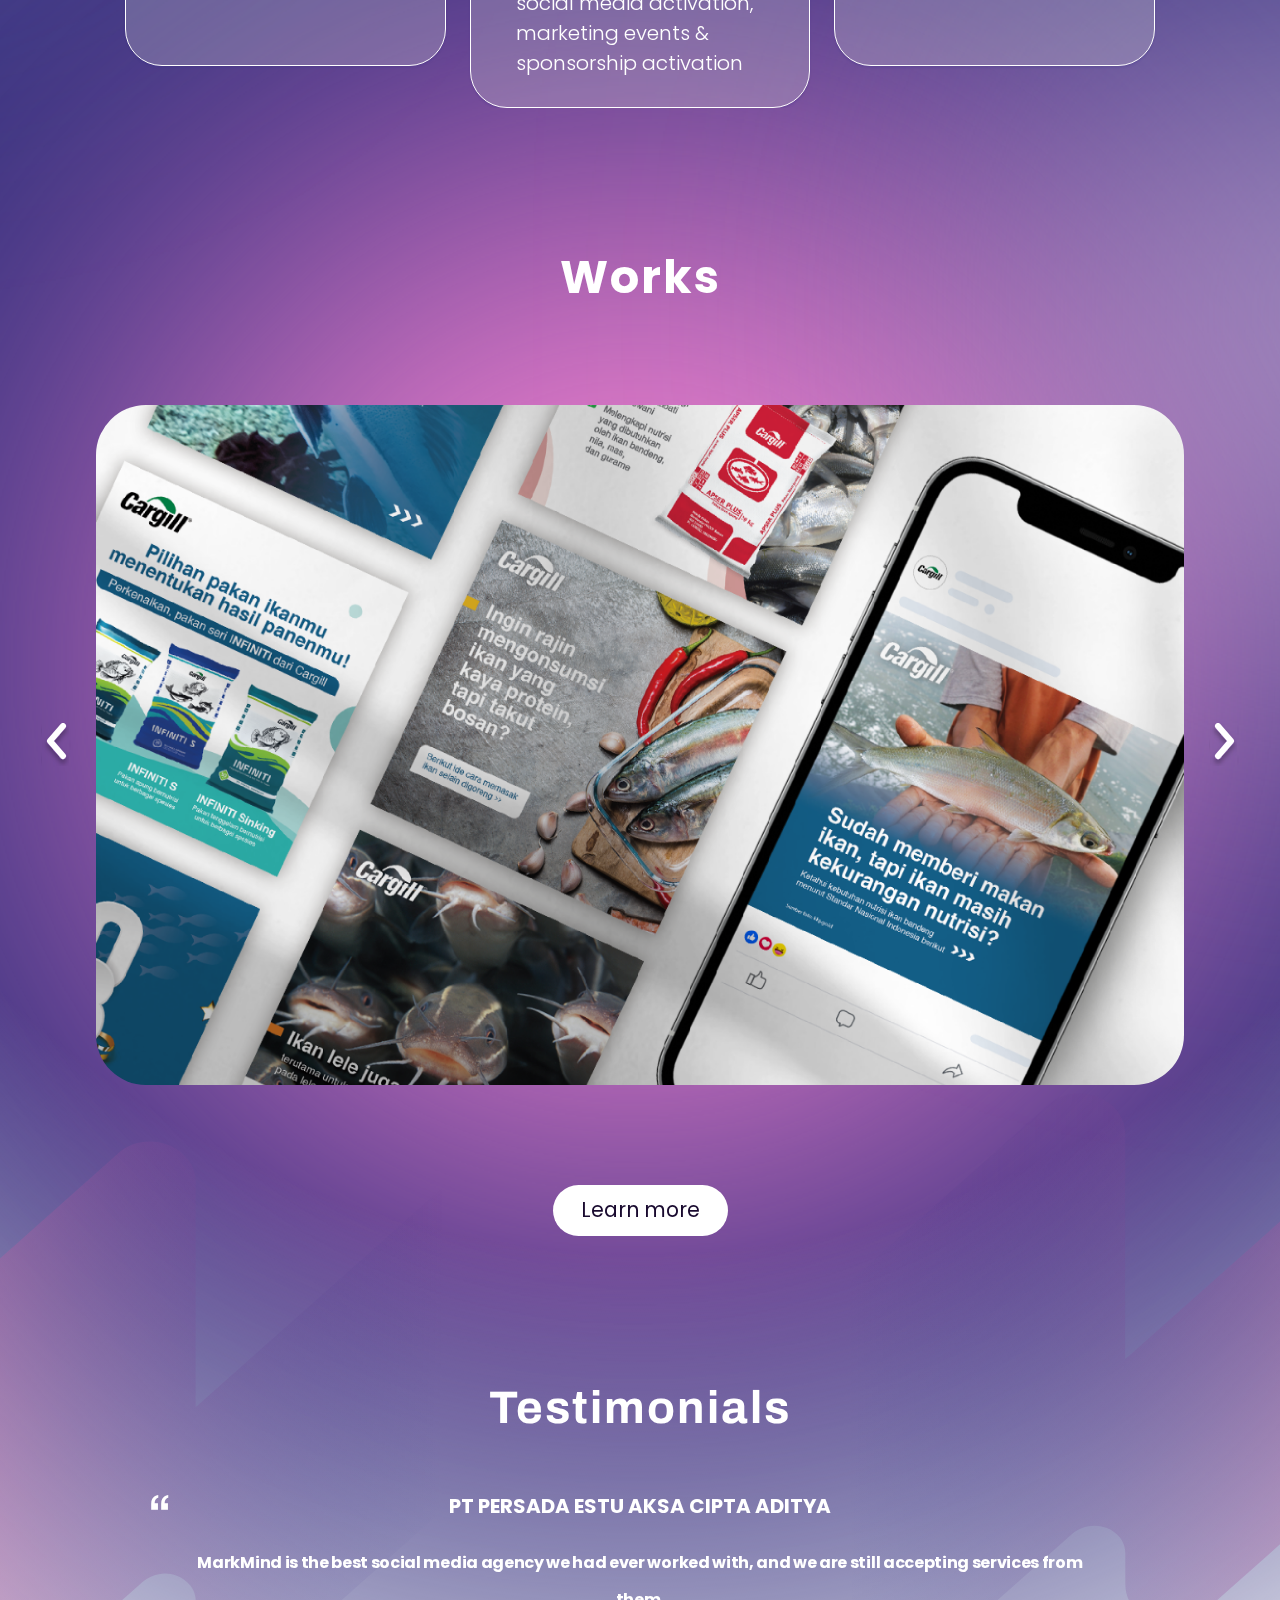
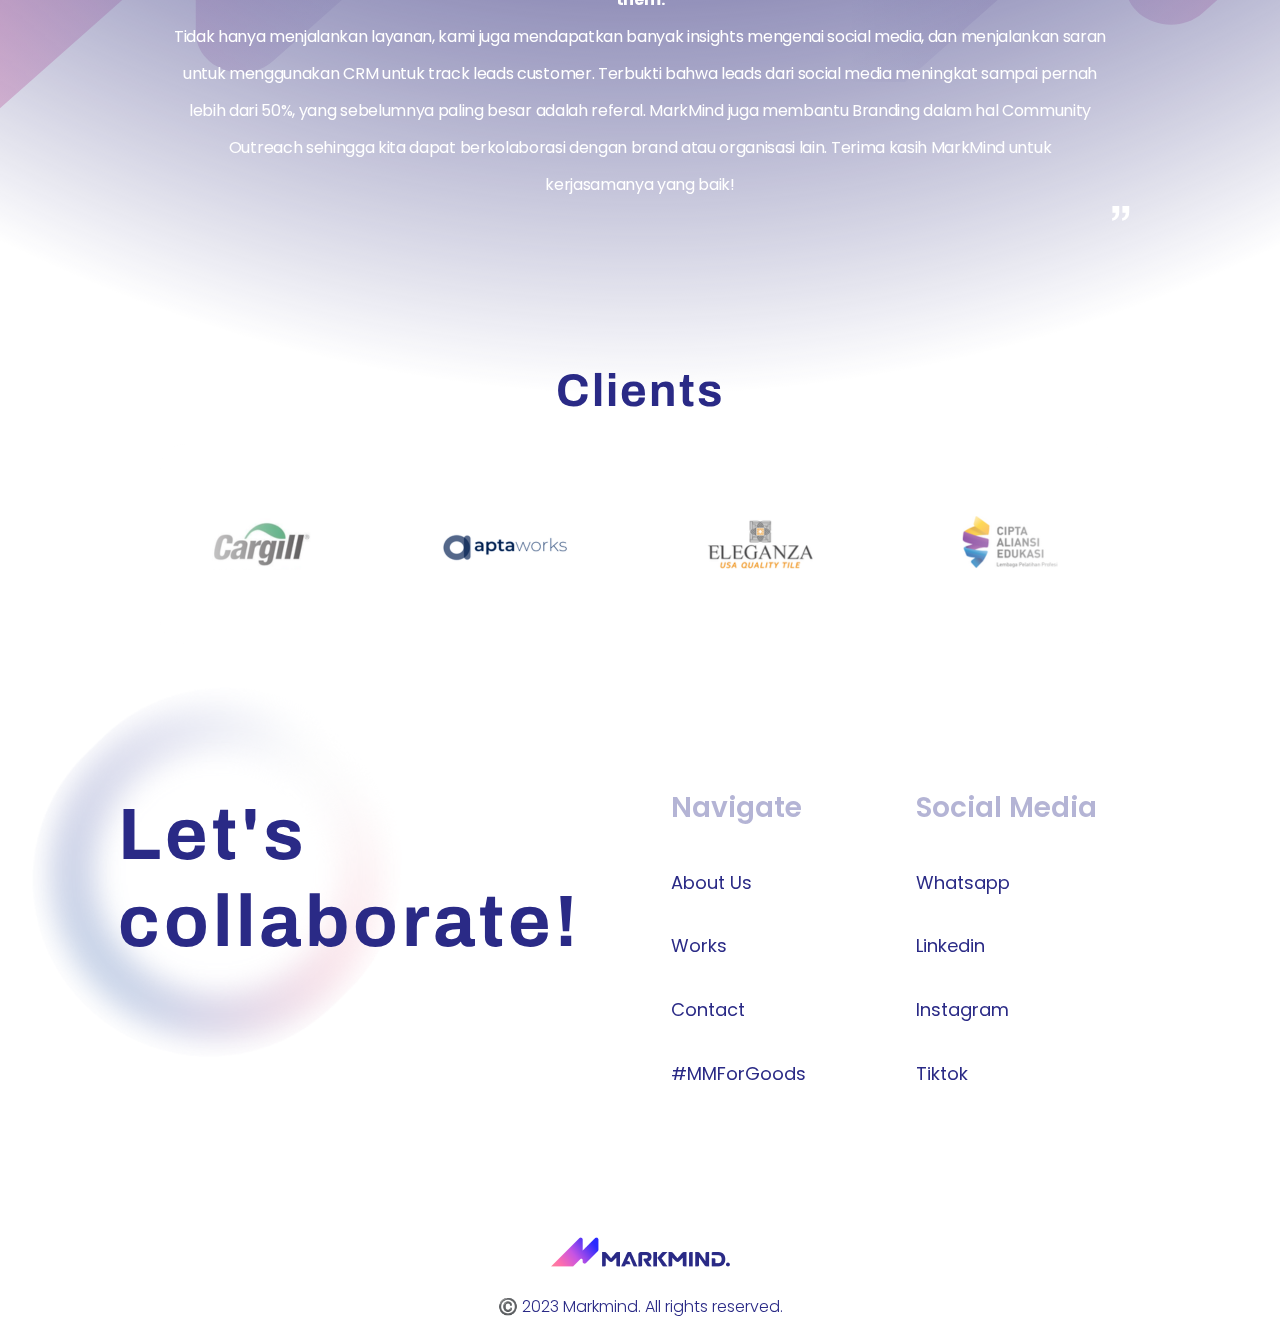
==== commit 4bd9206c: "feat: enhance contact us" ====
--- a/index.html
+++ b/index.html
@@ -300,7 +300,6 @@
     <br>
     <div id="footer-bot">
       <img src="assets/footer-title.png" alt="">
-      <h3>Jl. Diamond 1 No.102, RW.3, Srengseng,<br>Kec. Kembangan, Kota Jakarta Barat, 11630</h3>
       <p>©️ 2023 Markmind. All rights reserved.</p>
     </div>
   </div>
--- a/css/carousel.css
+++ b/css/carousel.css
@@ -10,7 +10,7 @@
 
 .slider {
     background: white;
-    box-shadow: 0 10px 20px -5px rgba(0, 0, 0, .125);
+    /* box-shadow: 0 10px 20px -5px rgba(0, 0, 0, .125); */
     height: 200px;
     margin: auto;
     overflow: hidden;
@@ -46,14 +46,15 @@
     width: calc(250px * 30);
 }
 
-.slider .slide-track:hover {
+/* for further notice */
+/* .slider .slide-track:hover {
     animation-play-state: paused;
 }
 
 .slide img:hover {
     width: 275px;
     transform: translate(-40px, -40px);
-}
+} */
 
 .slider .slide {
     height: 200px;
--- a/css/main.css
+++ b/css/main.css
@@ -105,7 +105,7 @@
     position: absolute;
     left: 117.71px;
     width: 140px;
-    letter-spacing: 4px;
+    letter-spacing: 4px !important;
 }
 
 #footer-top-right {
@@ -317,7 +317,7 @@
         position: absolute;
         left: 31.78px;
         width: 110px;
-        letter-spacing: 1px;
+        letter-spacing: 1px !important;
     }
 
     #footer-top-right {
@@ -384,7 +384,7 @@
 
     .blur-nav {
         position: fixed;
-        width: 70vw;
+        width: 273px;
         height: 100%;
         right: -70vw;
         z-index: 5;
@@ -392,6 +392,7 @@
         background: rgba(217, 217, 217, 0.3);
         box-shadow: -5px 3px 15px rgba(0, 0, 0, 0.2);
         backdrop-filter: blur(8px);
+        -webkit-backdrop-filter: blur(8px);
 
         animation-timing-function: ease-in-out;
         animation-duration: 0.5s;
--- a/css/homepage.css
+++ b/css/homepage.css
@@ -5,7 +5,7 @@
 
 h1 {
     color: white;
-    letter-spacing: 2px;
+    letter-spacing: 2px !important;
     font-weight: 700;
 }
 
@@ -384,7 +384,7 @@
     }
 
     #gotBusiness {
-        letter-spacing: 1px;
+        letter-spacing: 1px !important;
         line-height: 2;
     }
 
@@ -519,7 +519,7 @@
         line-height: 37px;
 
         text-align: center;
-        letter-spacing: -0.02em;
+        letter-spacing: -0.02em !important;
     }
 }
 
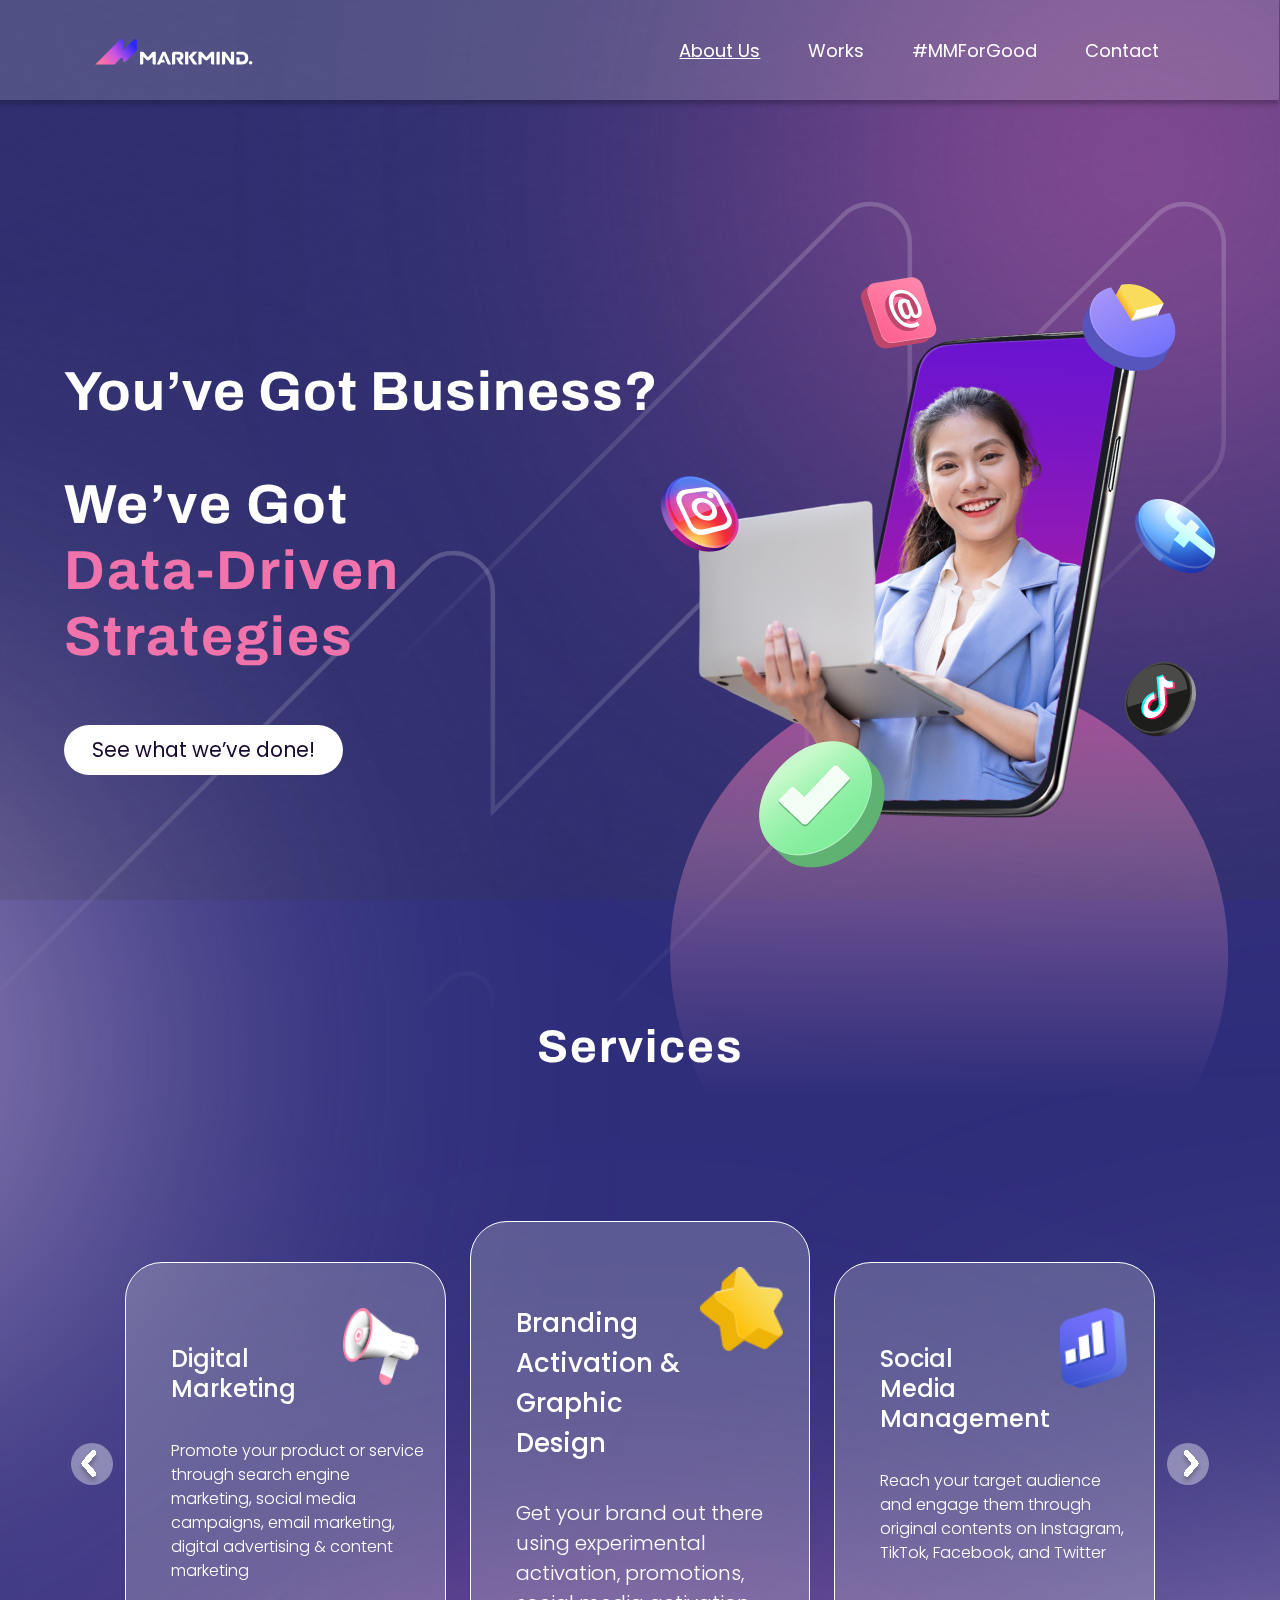
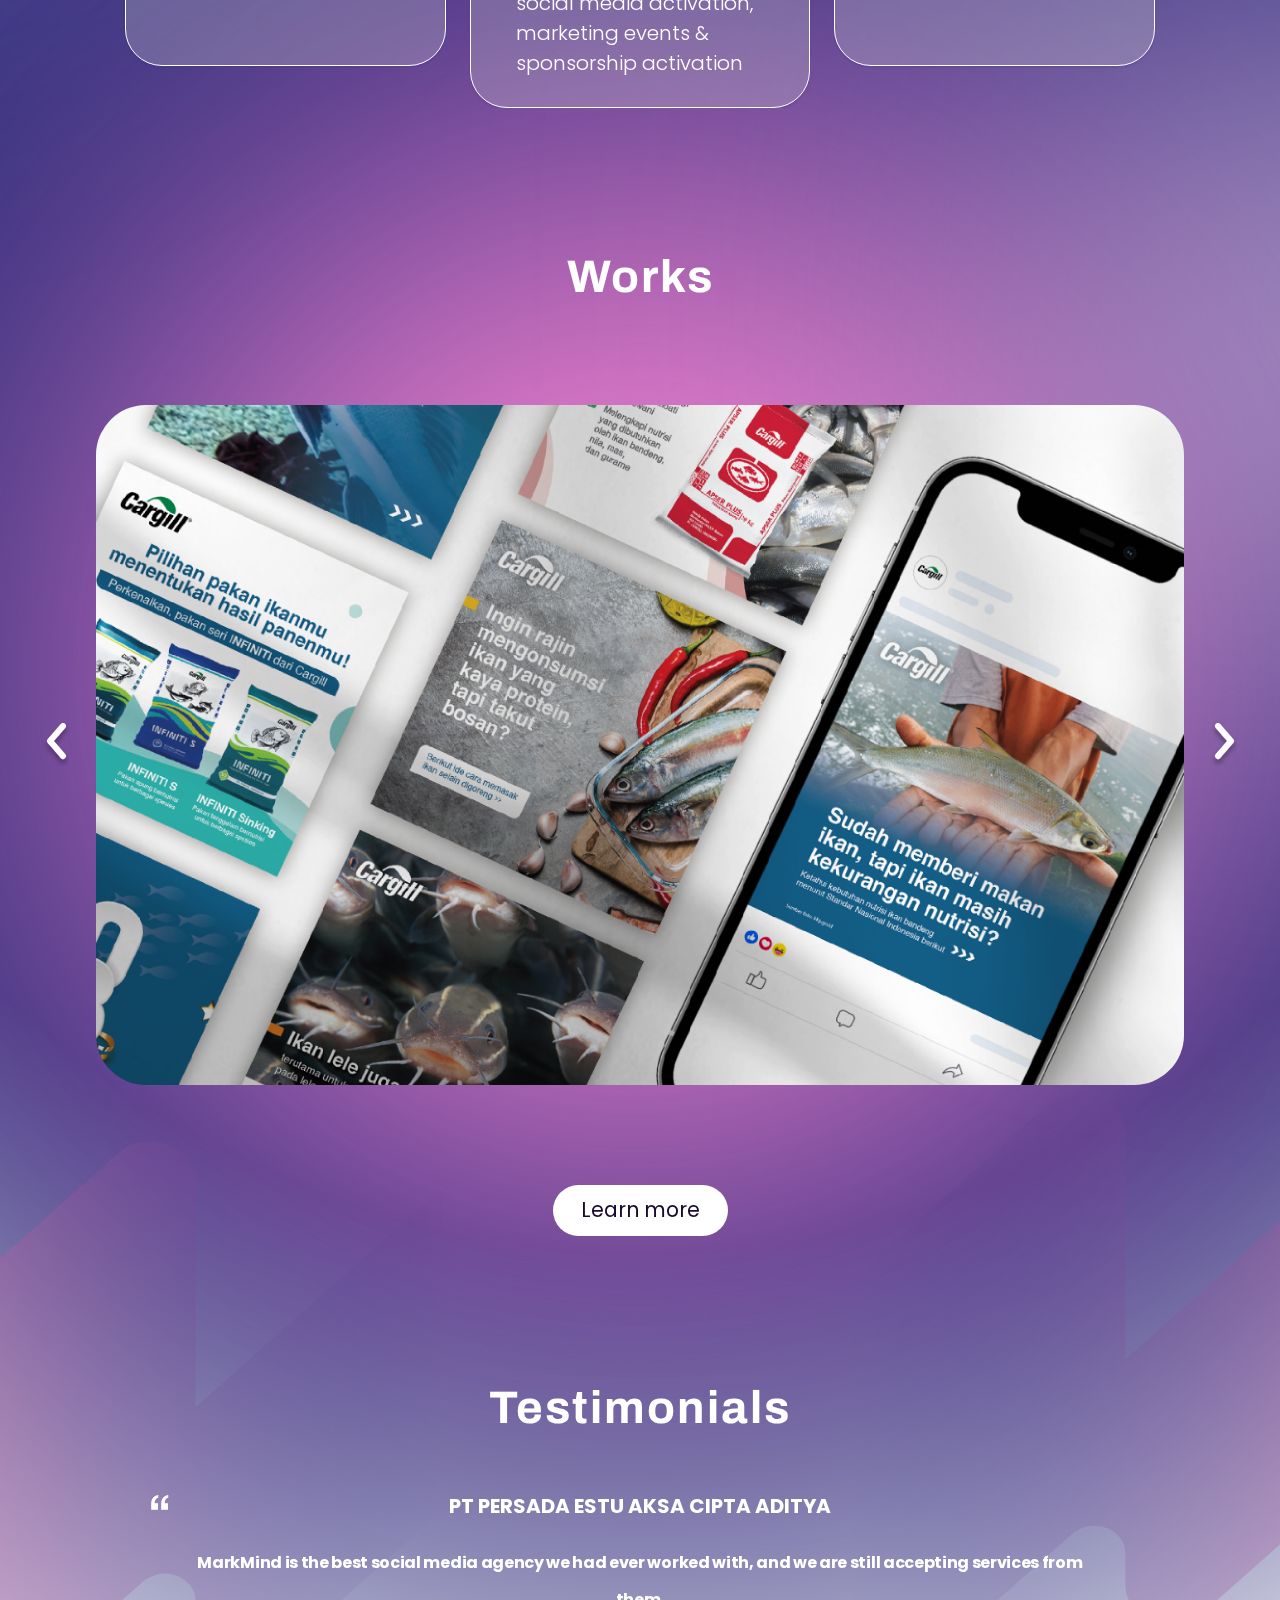
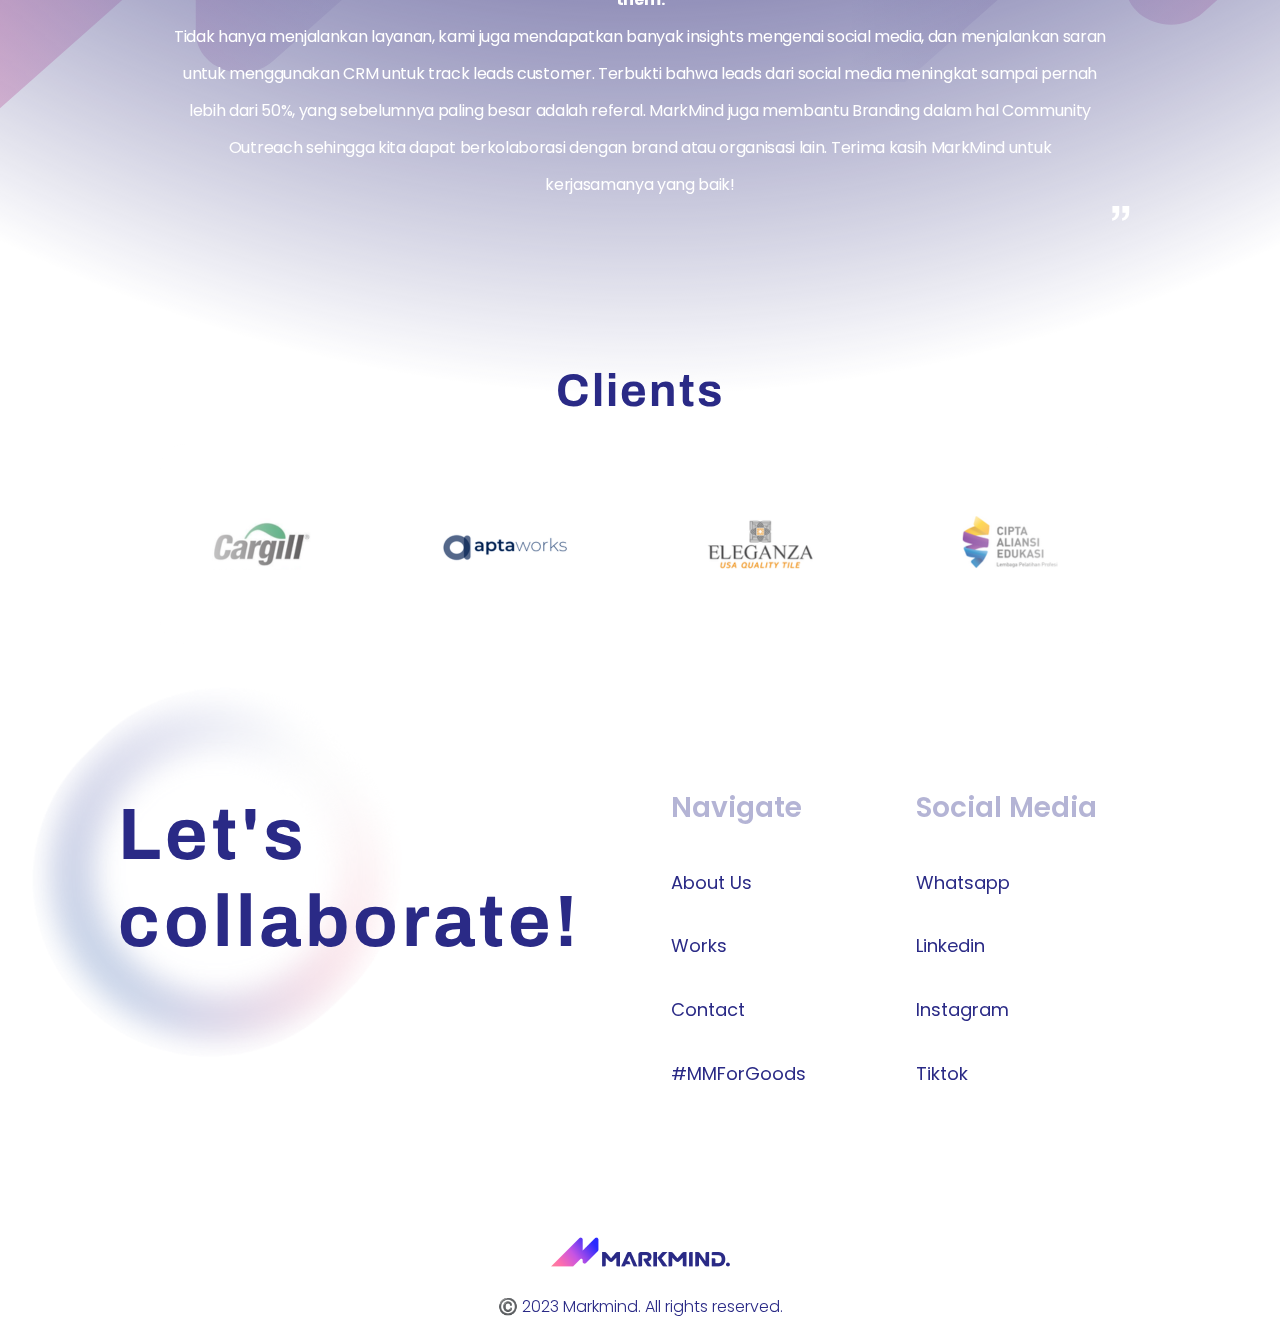
==== commit 1c8b8235: "refactor: adjust font weight and class" ====
--- a/index.html
+++ b/index.html
@@ -6,8 +6,8 @@
   <meta name="viewport" content="width=device-width, initial-scale=1" />
   <title>Markmind</title>
   <link href="https://cdn.jsdelivr.net/npm/bootstrap@5.3.0-alpha2/dist/css/bootstrap.min.css" rel="stylesheet" />
-  <link href='https://fonts.googleapis.com/css?family=Archivo' rel='stylesheet'>
-  <link href='https://fonts.googleapis.com/css?family=Poppins' rel='stylesheet'>
+  <link href='https://fonts.googleapis.com/css?family=Archivo:300,400,600,700' rel='stylesheet'>
+  <link href='https://fonts.googleapis.com/css?family=Poppins:300,400,600,700' rel='stylesheet'>
   <link rel="stylesheet" href="css/background.css">
   <link rel="stylesheet" href="css/carousel.css">
   <link rel="stylesheet" href="css/main.css">
@@ -85,9 +85,9 @@
     </div>
   </div>
   <div class="container-2">
-    <div class="container-2-content poppins">
+    <div class="container-2-content">
       <h1>Services</h1>
-      <div class="container-2-services">
+      <div class="container-2-services poppins">
         <button class="nav-btn" id="prev-btn"></button>
         <div class="container-2-cards">
           <div id="card1" class="card left">
@@ -133,7 +133,7 @@
     </div>
   </div>
   <div class="container-3">
-    <div class="container-3-content poppins">
+    <div class="container-3-content">
       <h1>Works</h1>
       <div class="container-3-works">
         <button class="nav-btn v-nav" id="v-prev-btn"></button>
--- a/css/homepage.css
+++ b/css/homepage.css
@@ -94,6 +94,10 @@
     position: absolute;
     top: 45px;
     right: 26px;
+}
+
+.card h2 {
+    font-weight: 500;
 }
 
 .nav-btn {
@@ -432,7 +436,6 @@
         margin-bottom: 35px;
         font-size: 24px;
         line-height: 30px;
-        font-weight: bold;
         width: 235px;
     }
 
@@ -457,7 +460,7 @@
     }
 
     .active h2 {
-        width: 178px;
+        width: 200px;
         font-size: 26px;
         line-height: 40px;
     }
@@ -618,9 +621,7 @@
 
     .card h2 {
         font-size: 14px;
-        font-weight: 500;
         line-height: 20px;
-        font-weight: 700;
         width: 115px;
         margin-bottom: 25px;
     }
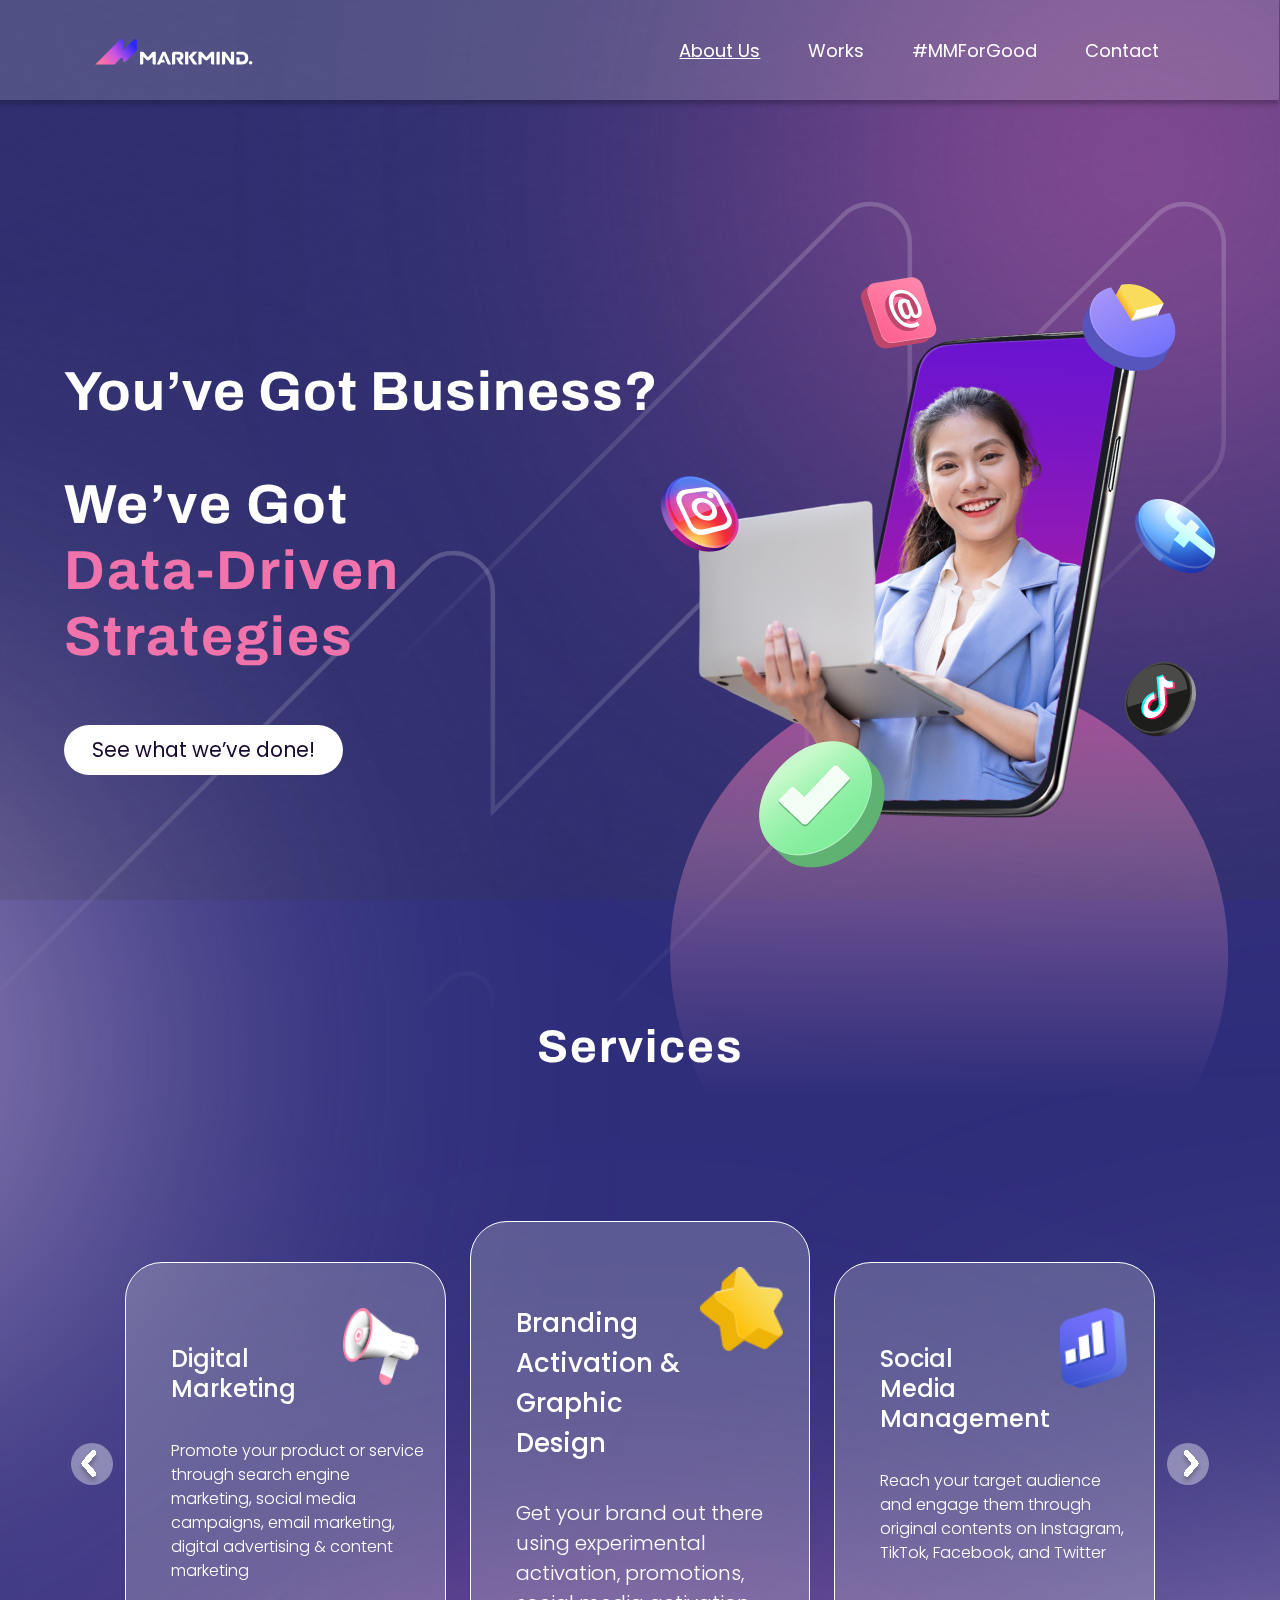
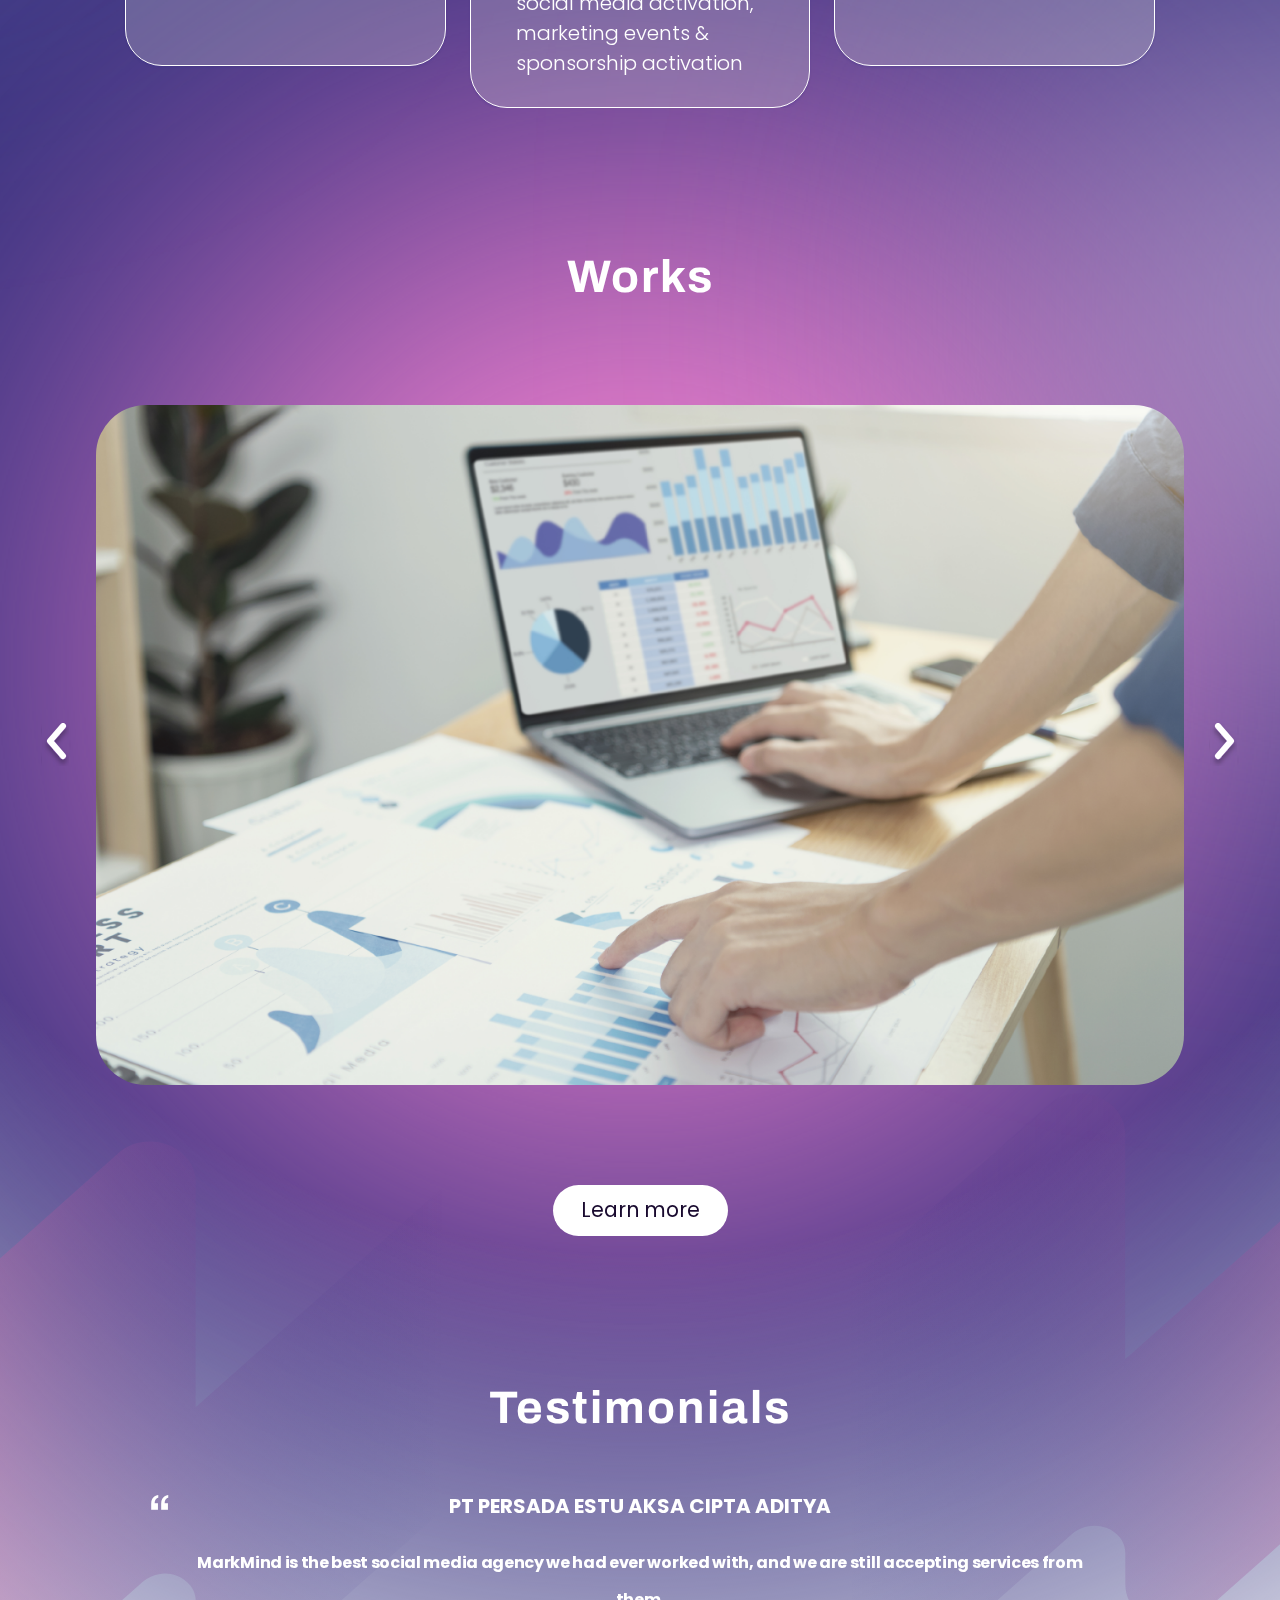
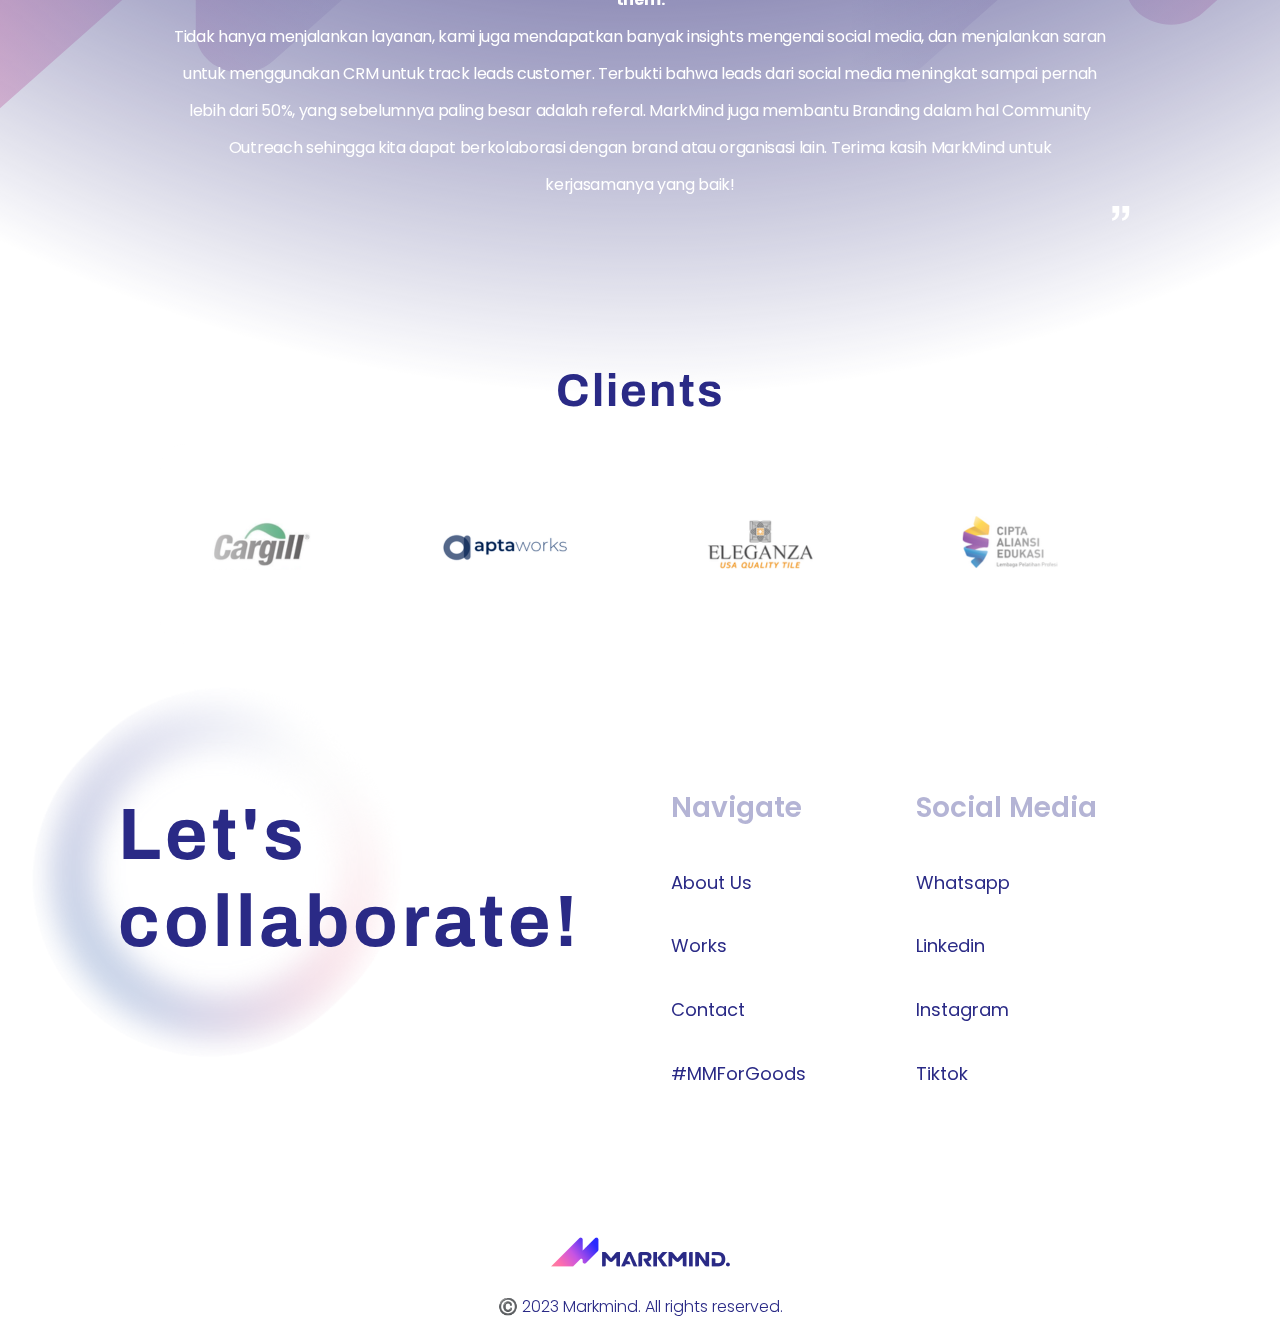
==== commit 85501908: "refactor: add new image on homepage works and adjust new works image flow" ====
--- a/index.html
+++ b/index.html
@@ -137,8 +137,11 @@
       <h1>Works</h1>
       <div class="container-3-works">
         <button class="nav-btn v-nav" id="v-prev-btn"></button>
-        <img id="works-img" src="./assets/workcontent_3.1.png" alt="">
+        <img id="works-img" src="./assets/workcontent_1.1.png" alt="">
         <img id="works-img" src="./assets/workcontent_2.1.png" alt="" class="mobile">
+        <img id="works-img" src="./assets/workcontent_3.1.png" alt="" class="mobile">
+        <img id="works-img" src="./assets/workcontent_6.1.png" alt="" class="mobile">
+        <img id="works-img" src="./assets/workcontent_4.1.png" alt="" class="mobile">
         <img id="works-img" src="./assets/workcontent_5.1.png" alt="" class="mobile">
         <button class="nav-btn v-nav" id="v-next-btn"></button>
       </div>
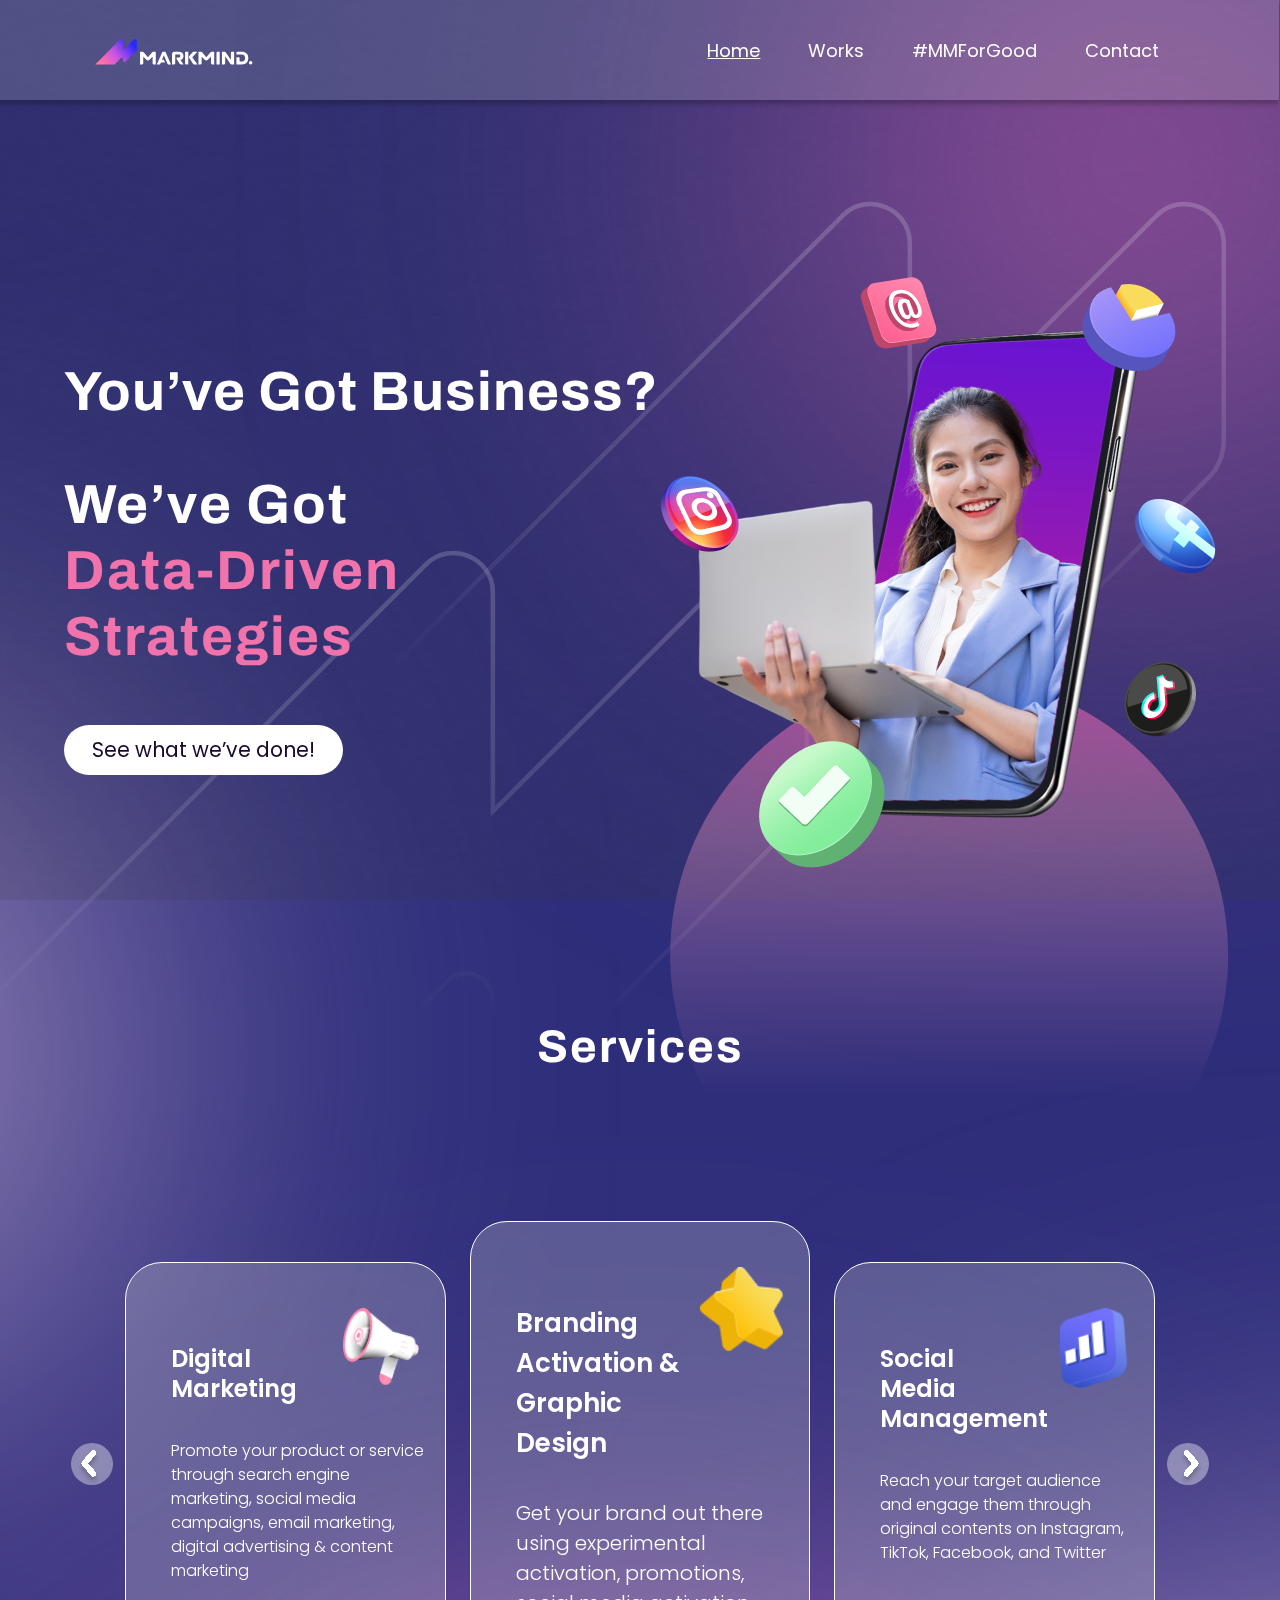
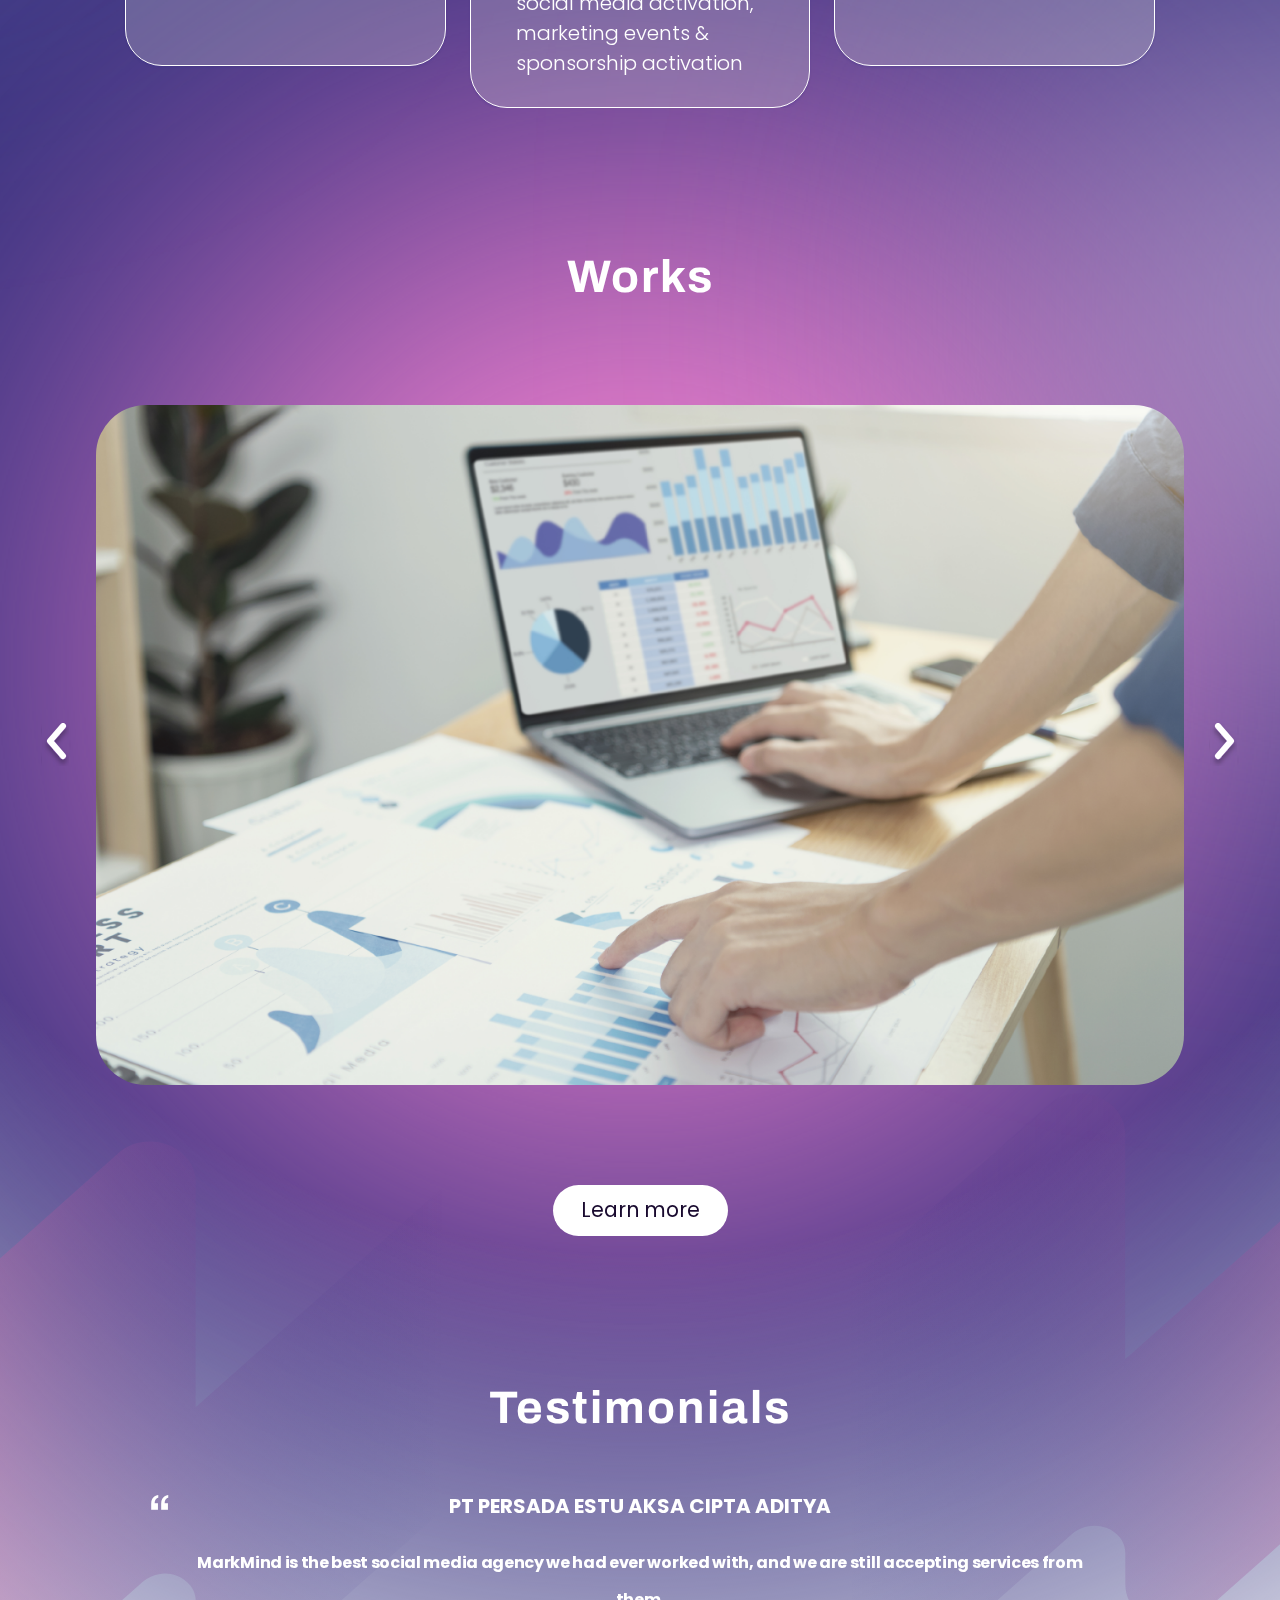
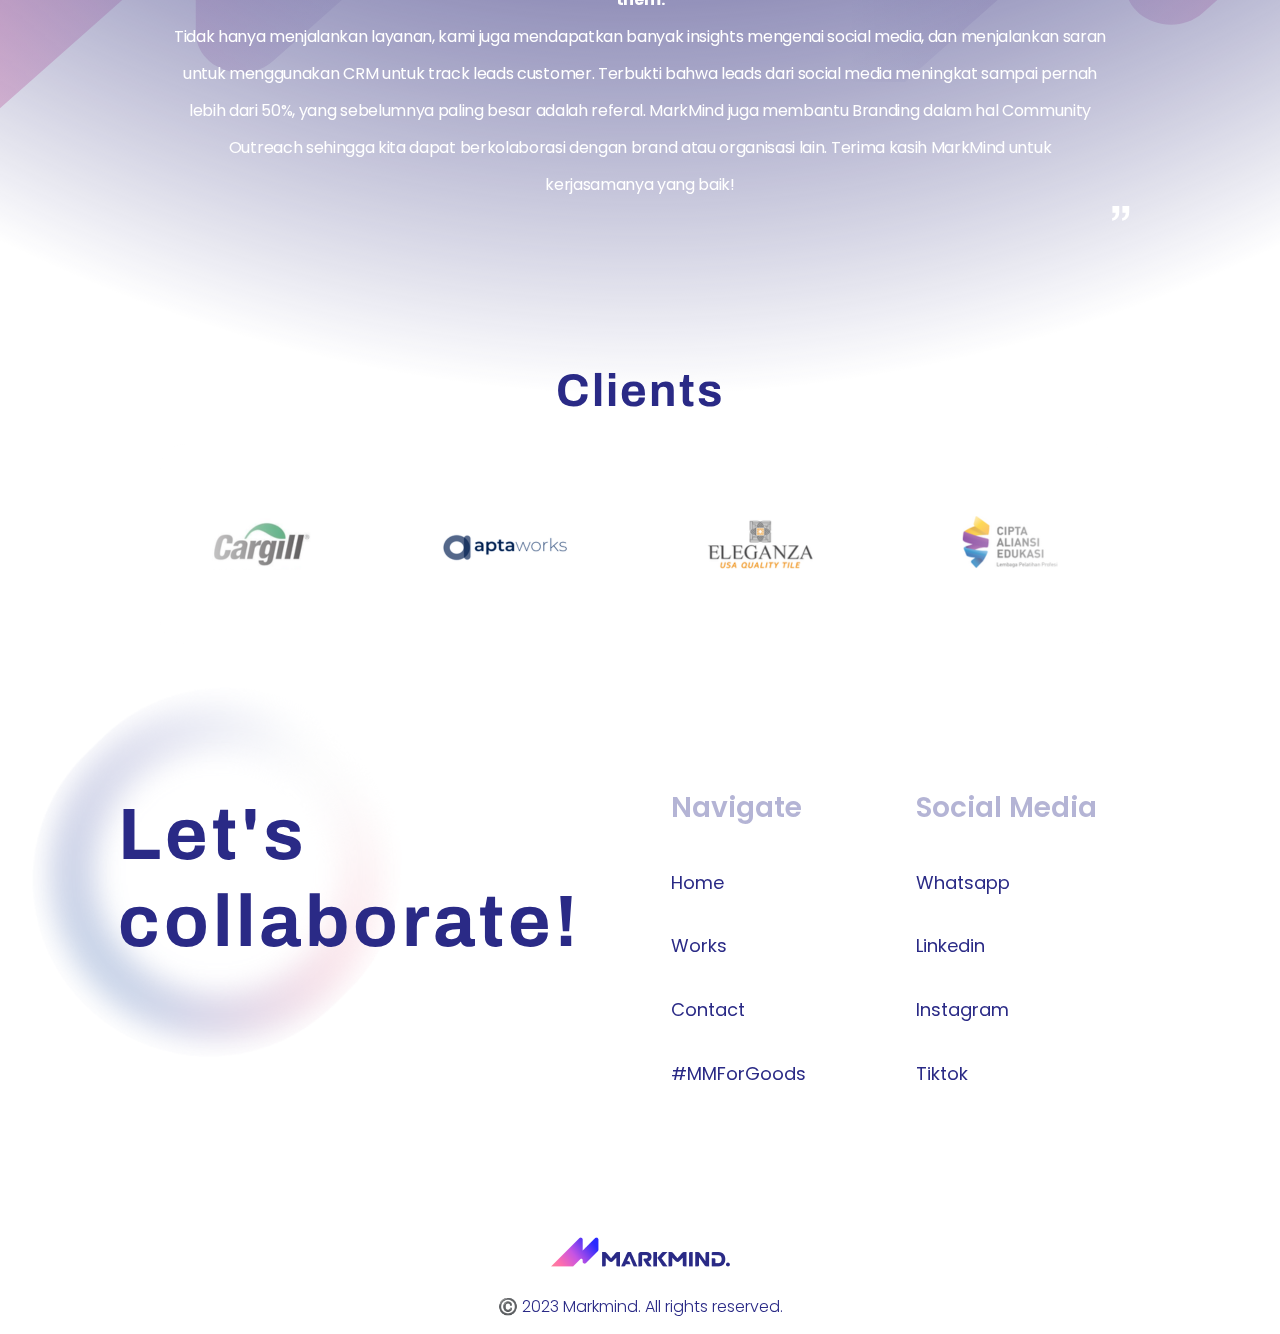
==== commit 8997d418: "feat: contactusahaku & about us -> home" ====
--- a/index.html
+++ b/index.html
@@ -23,7 +23,7 @@
     <div class="blur-nav-items">
       <ul class="navbar-nav ms-auto mb-2 mb-lg-0">
         <li class="nav-item">
-          <a class="nav-link" href="./index.html"><u>About Us</u></a>
+          <a class="nav-link" href="./index.html"><u>Home</u></a>
         </li>
         <li class="nav-item">
           <a class="nav-link" href="./works.html">Works</a>
@@ -43,7 +43,7 @@
       <div class="collapse navbar-collapse" id="navbarSupportedContent">
         <ul class="navbar-nav ms-auto mb-2 mb-lg-0">
           <li class="nav-item">
-            <a class="nav-link" href="./index.html"><u>About Us</u></a>
+            <a class="nav-link" href="./index.html"><u>Home</u></a>
           </li>
           <li class="nav-item">
             <a class="nav-link" href="./works.html">Works</a>
@@ -282,7 +282,7 @@
       <div id="footer-top-right">
         <div class="footer-top-right">
           <h4>Navigate</h4>
-          <a href="./index.html">About Us</a>
+          <a href="./index.html">Home</a>
           <a href="./works.html">Works</a>
           <a href="./contactus.html">Contact</a>
           <a href="./mmforgood.html">#MMForGoods</a>
--- a/css/homepage.css
+++ b/css/homepage.css
@@ -97,7 +97,7 @@
 }
 
 .card h2 {
-    font-weight: 500;
+    font-weight: 600;
 }
 
 .nav-btn {
